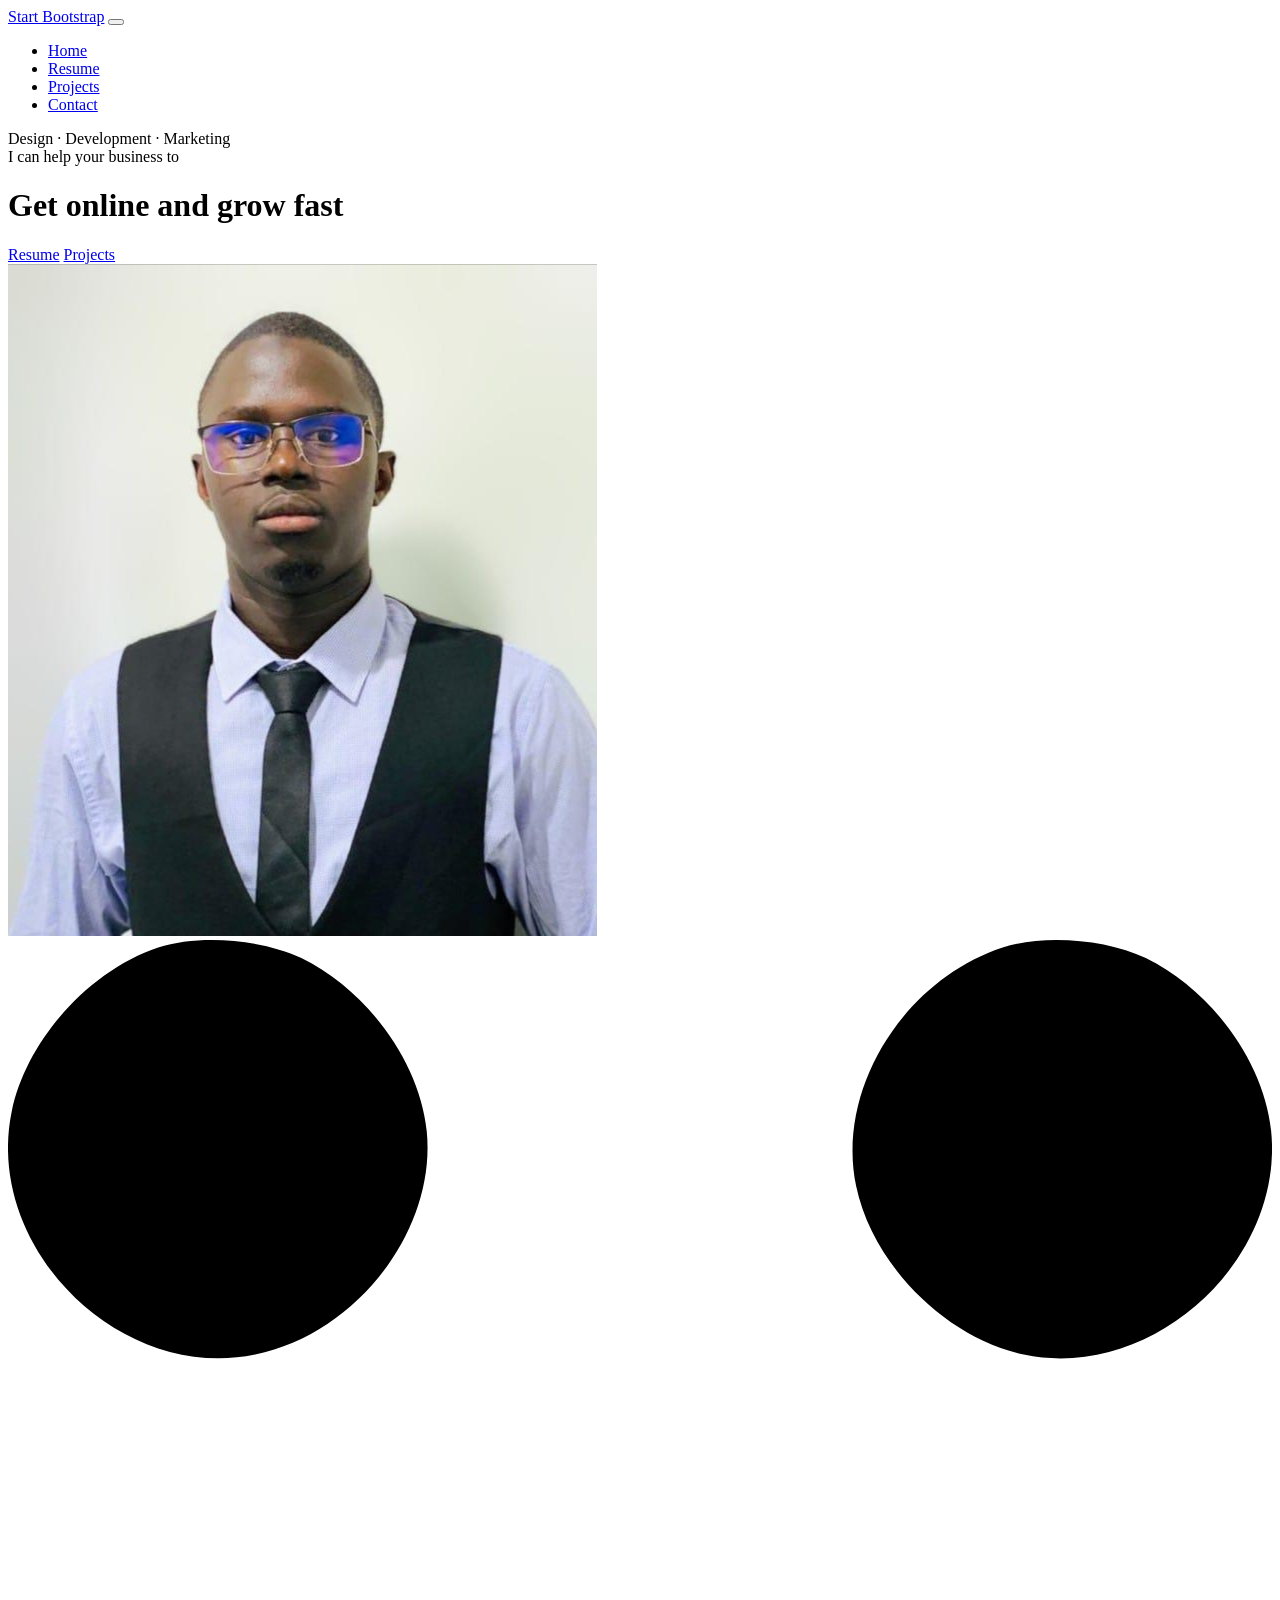
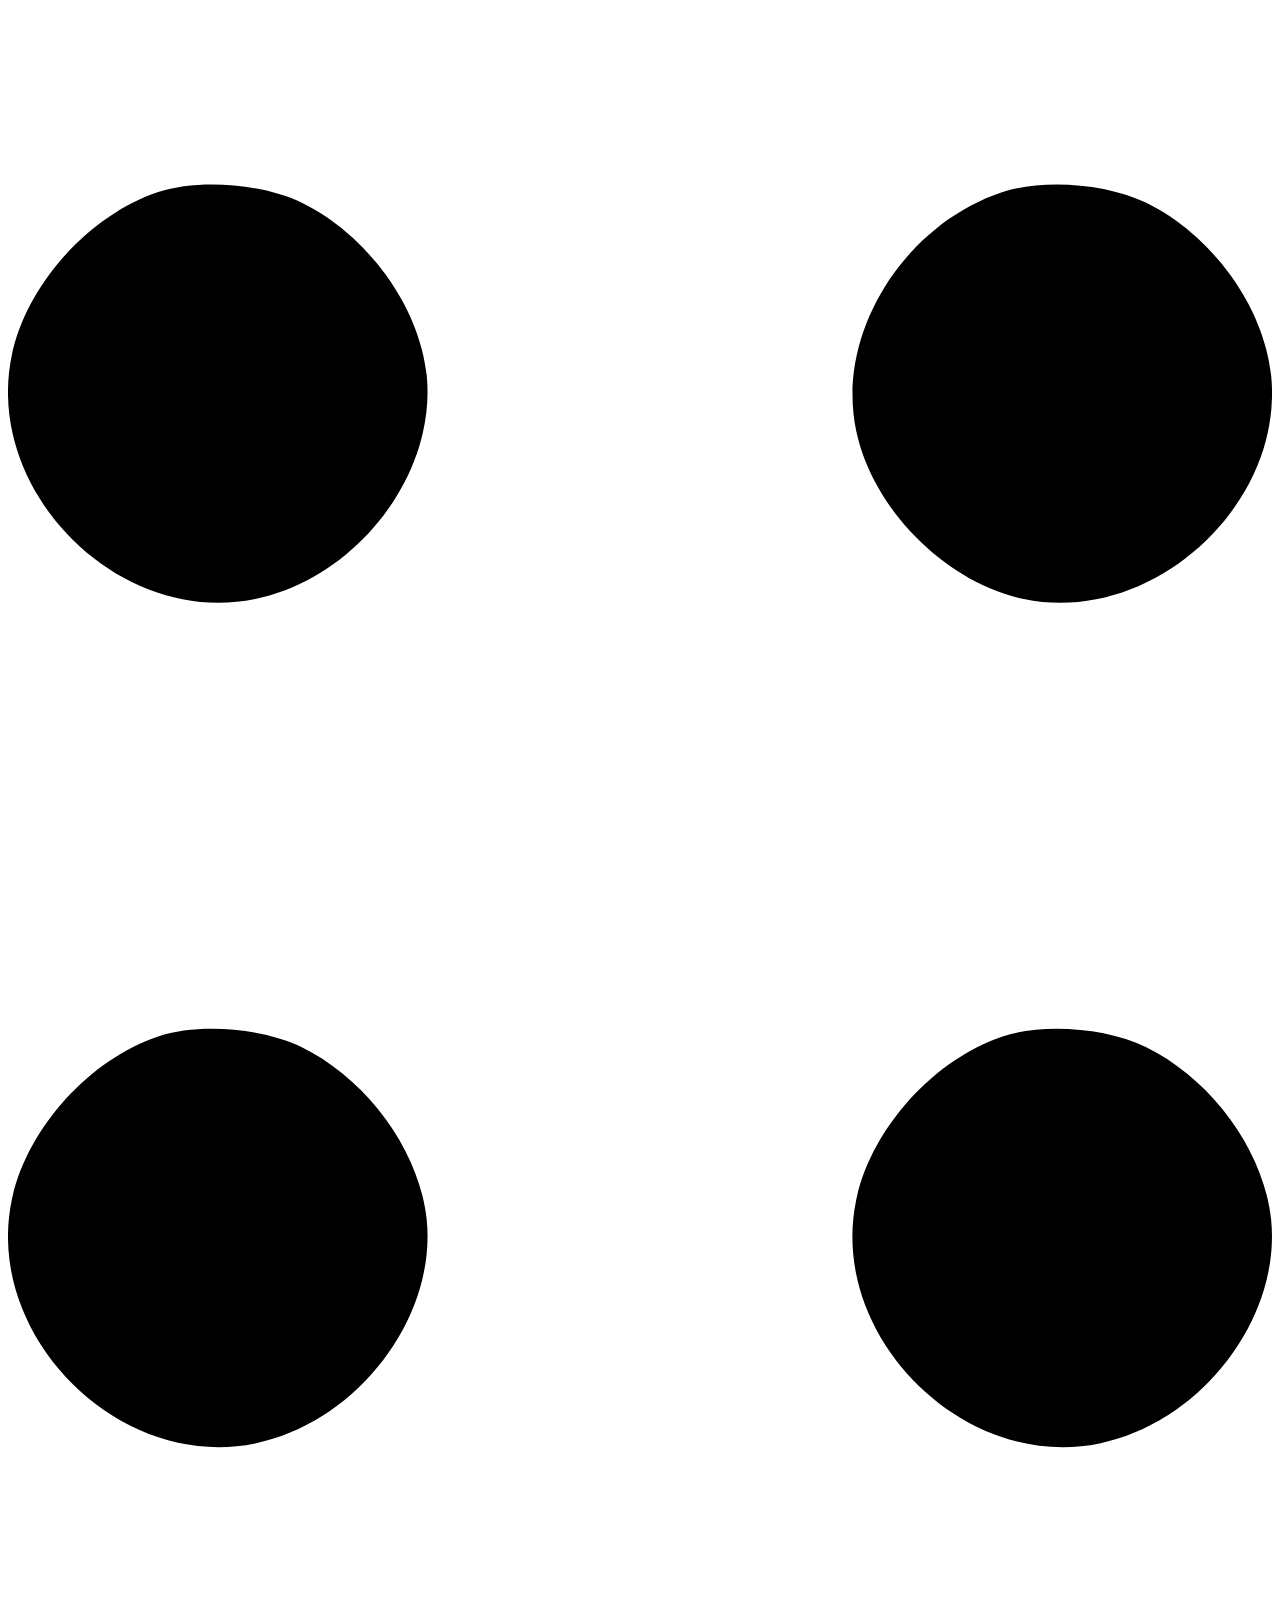
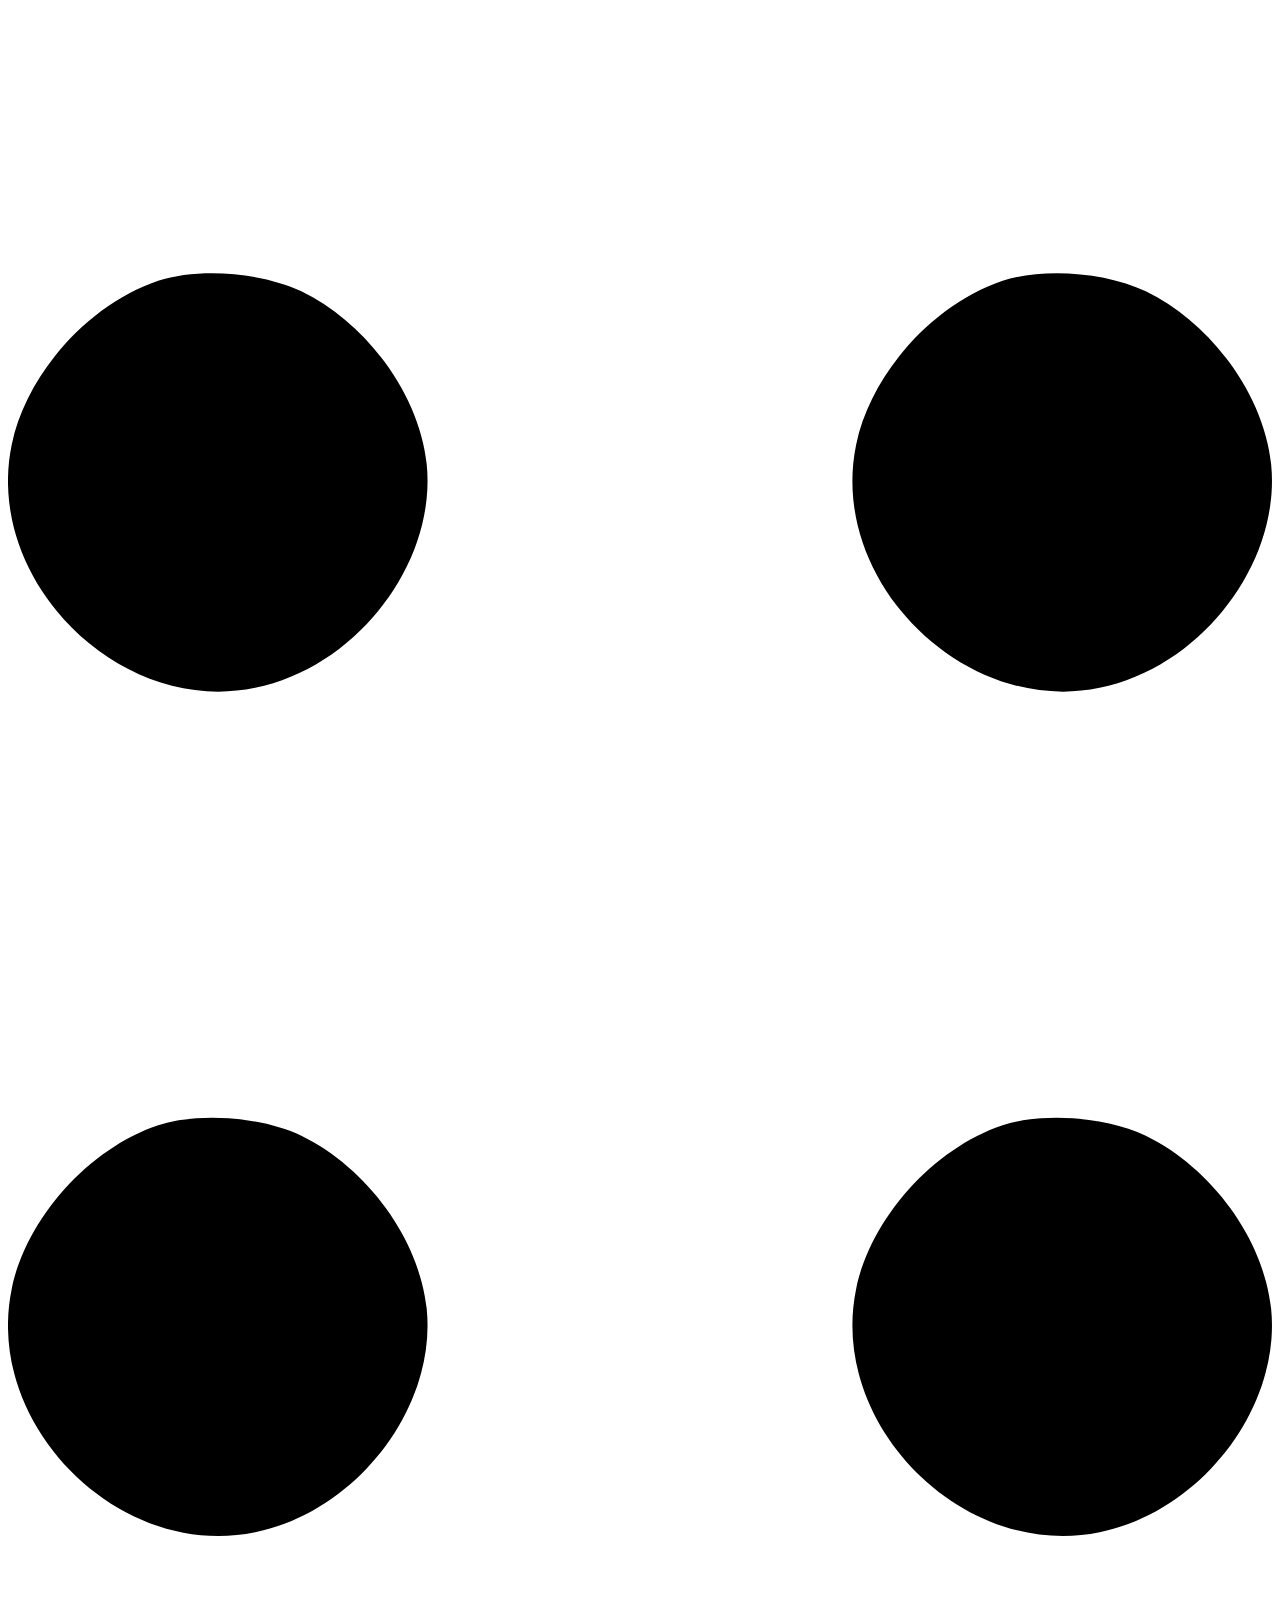
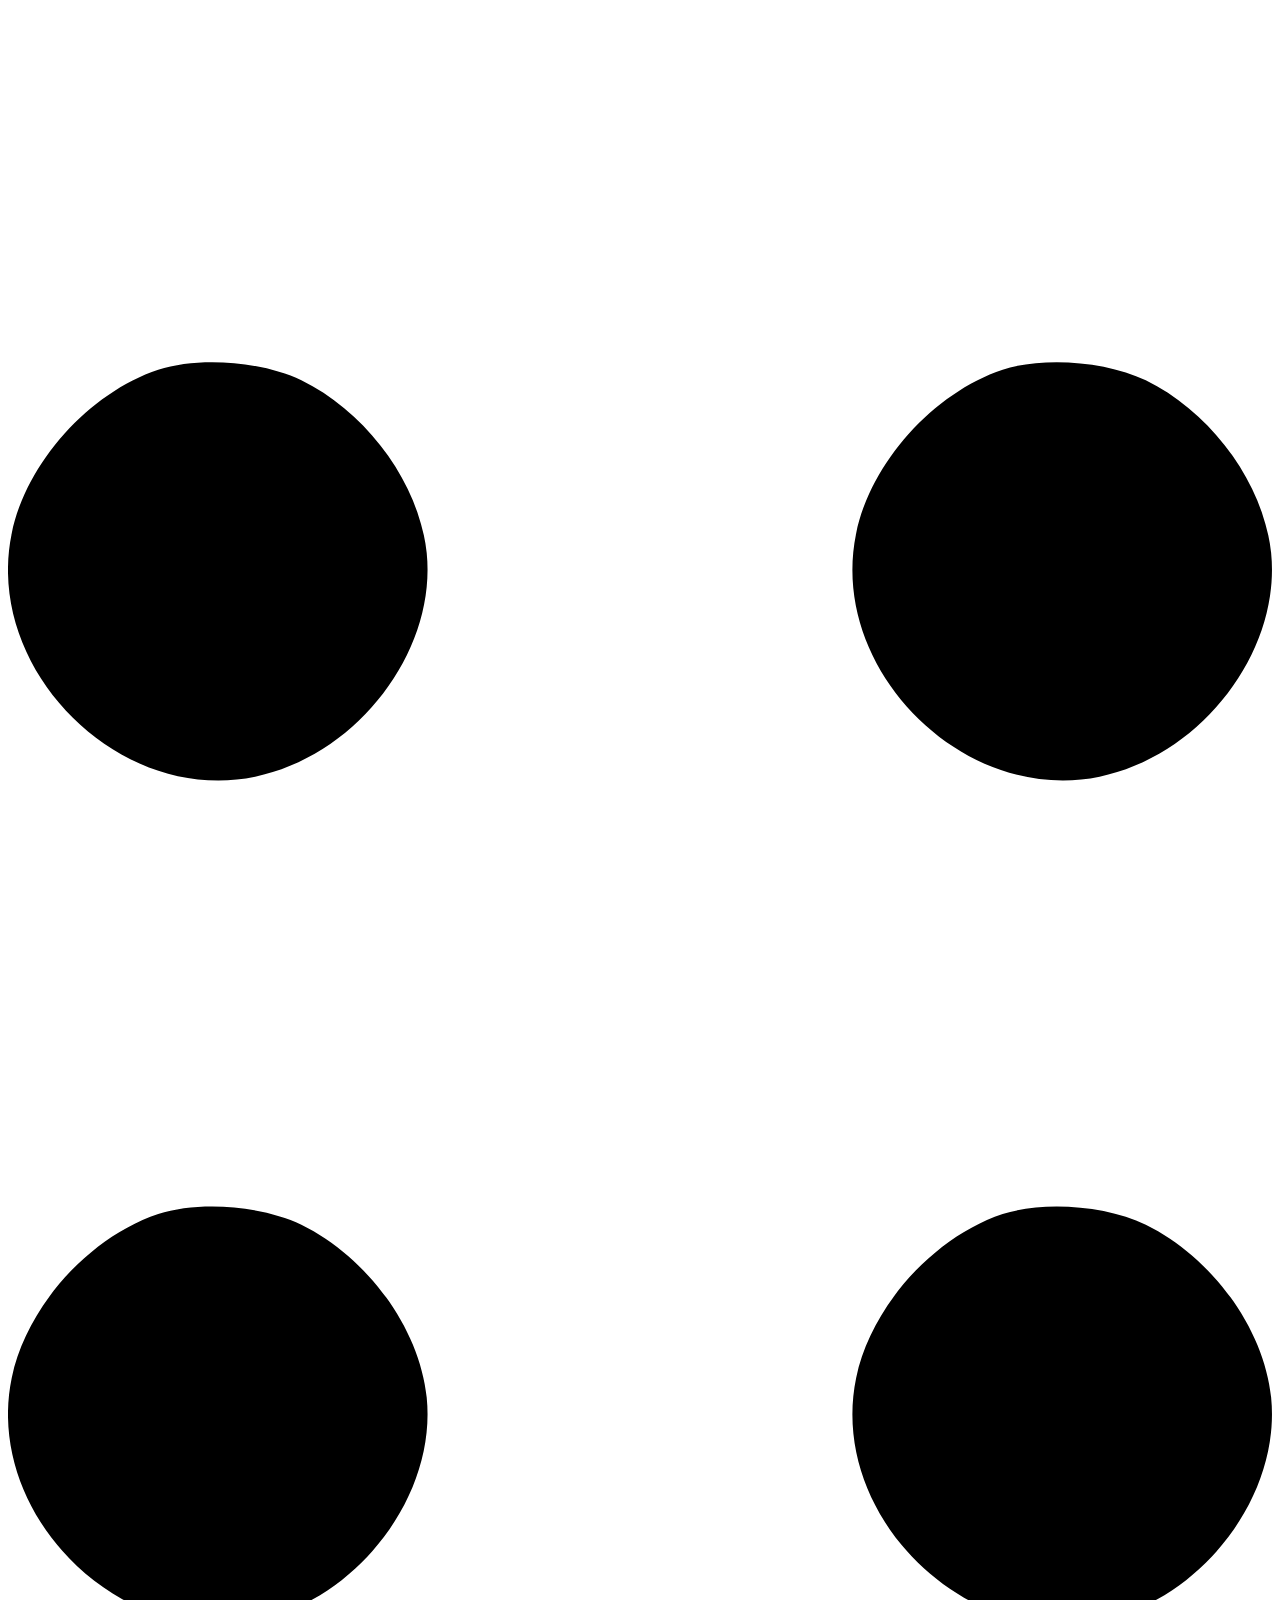
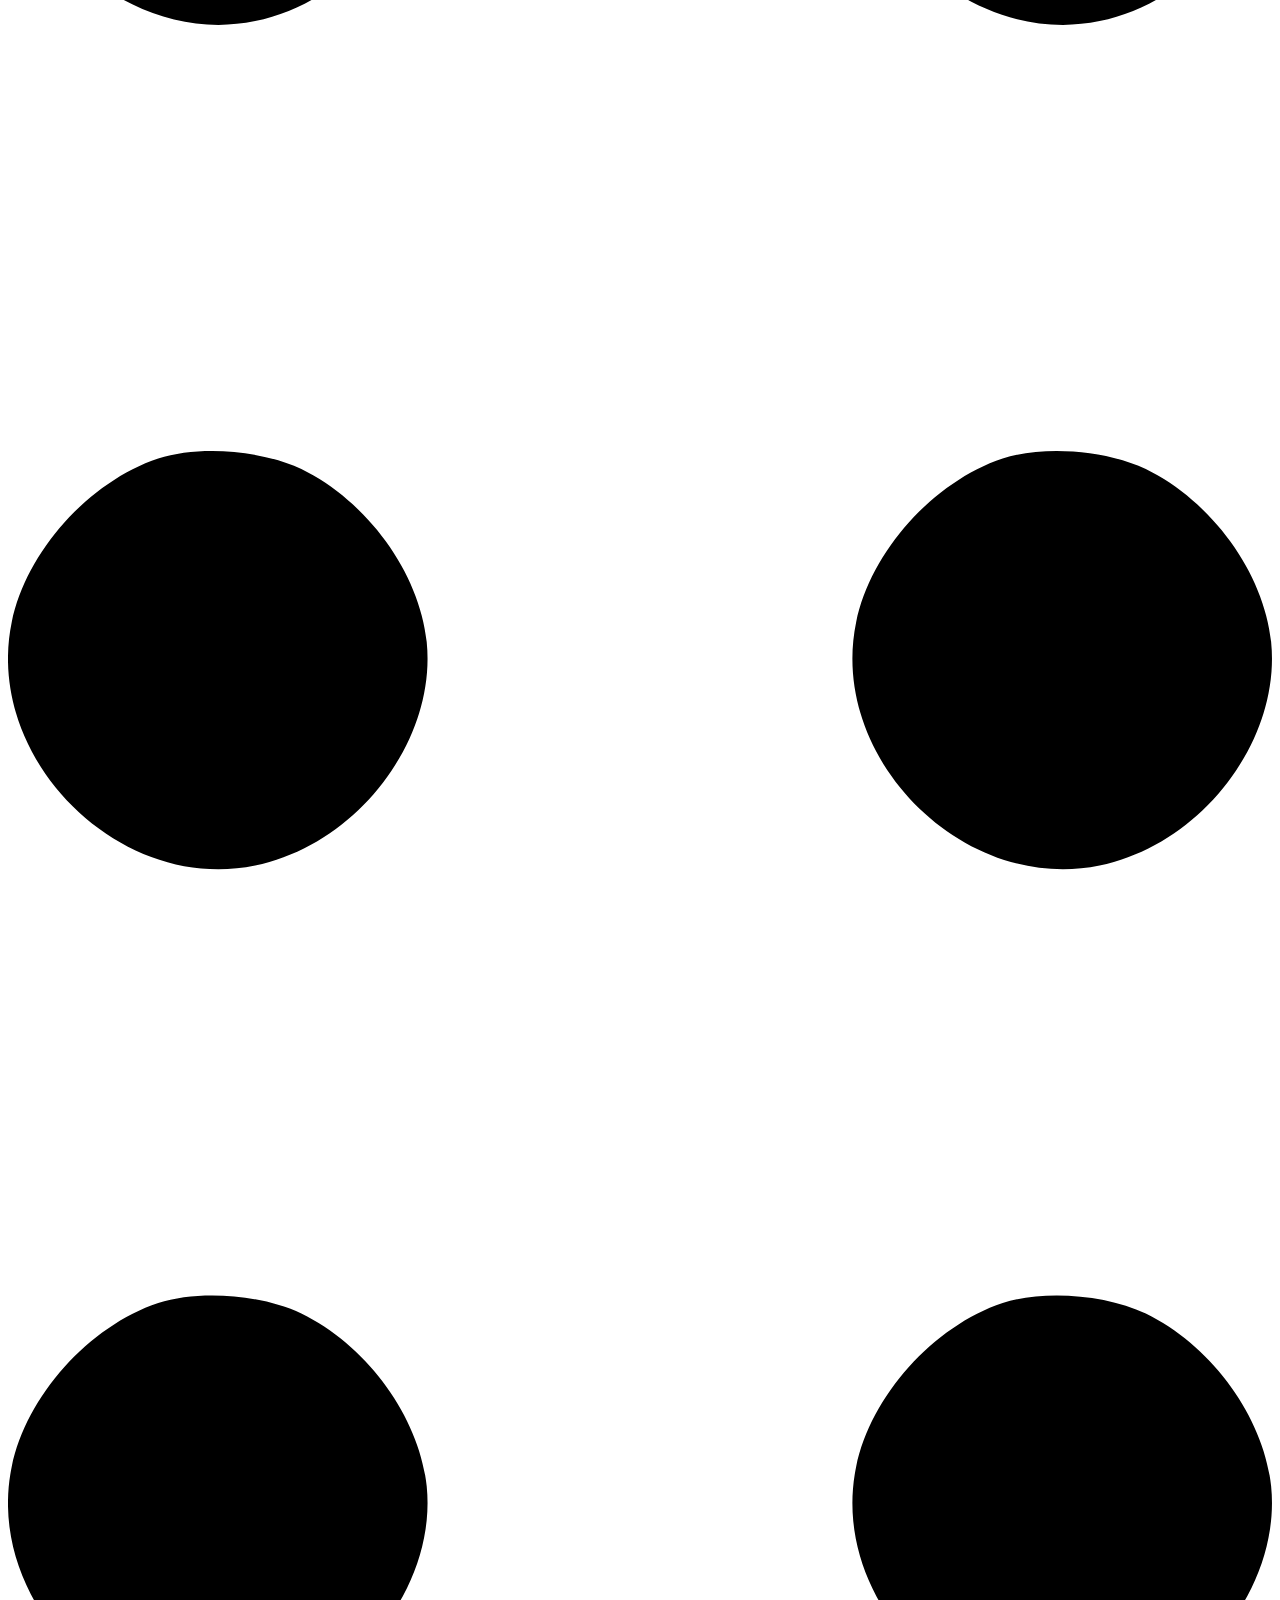
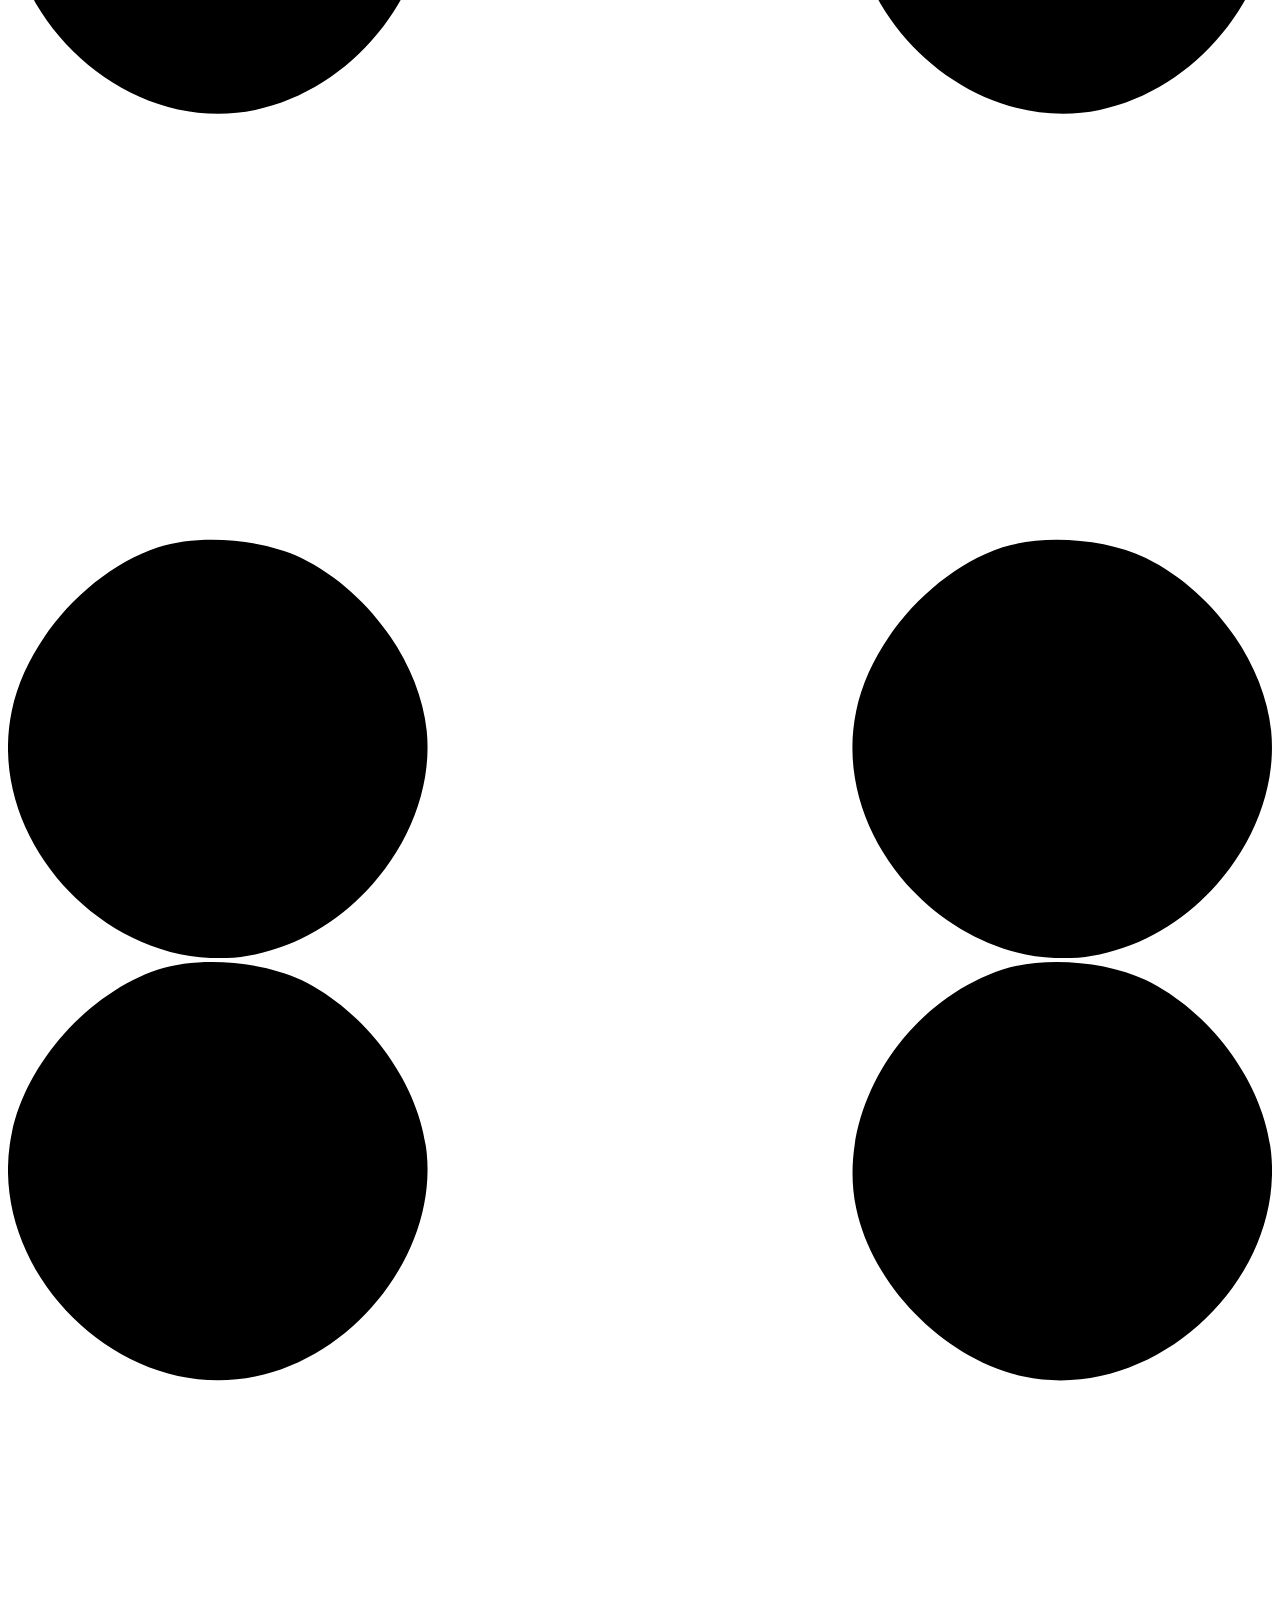
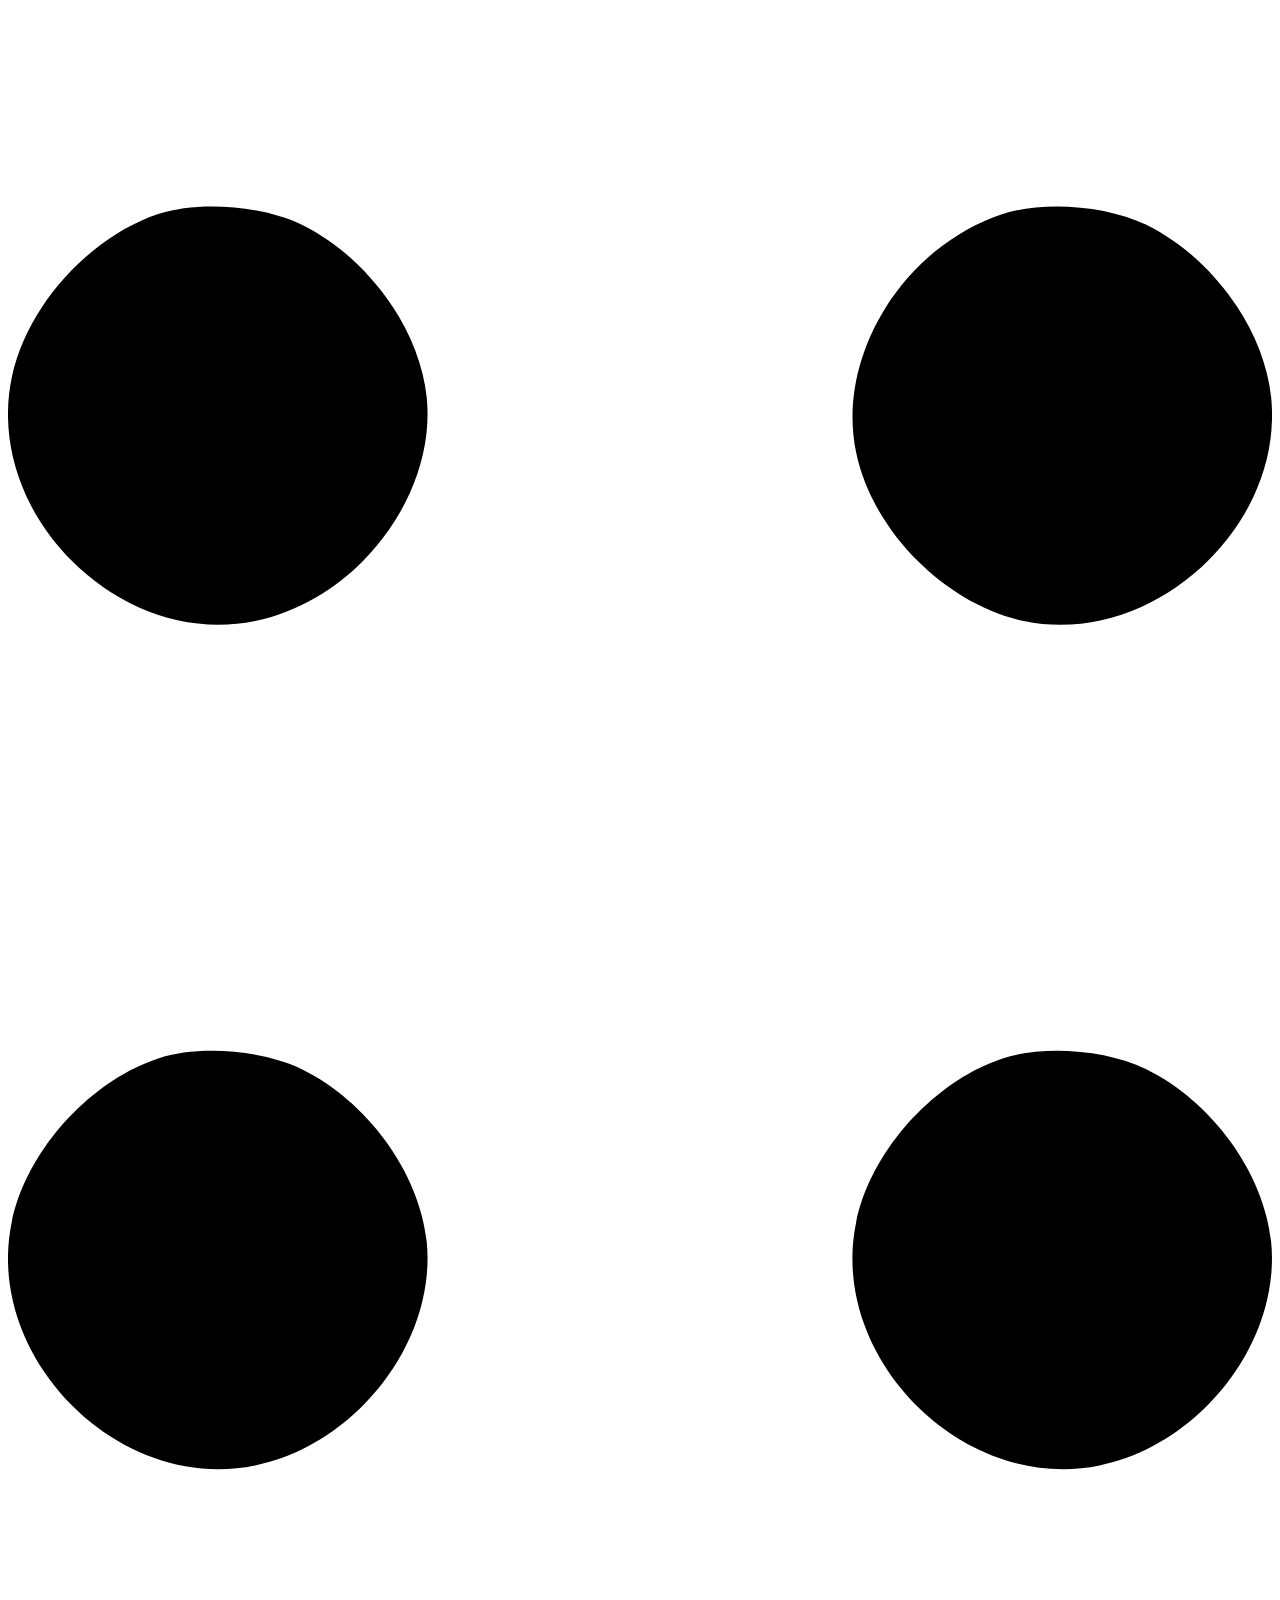
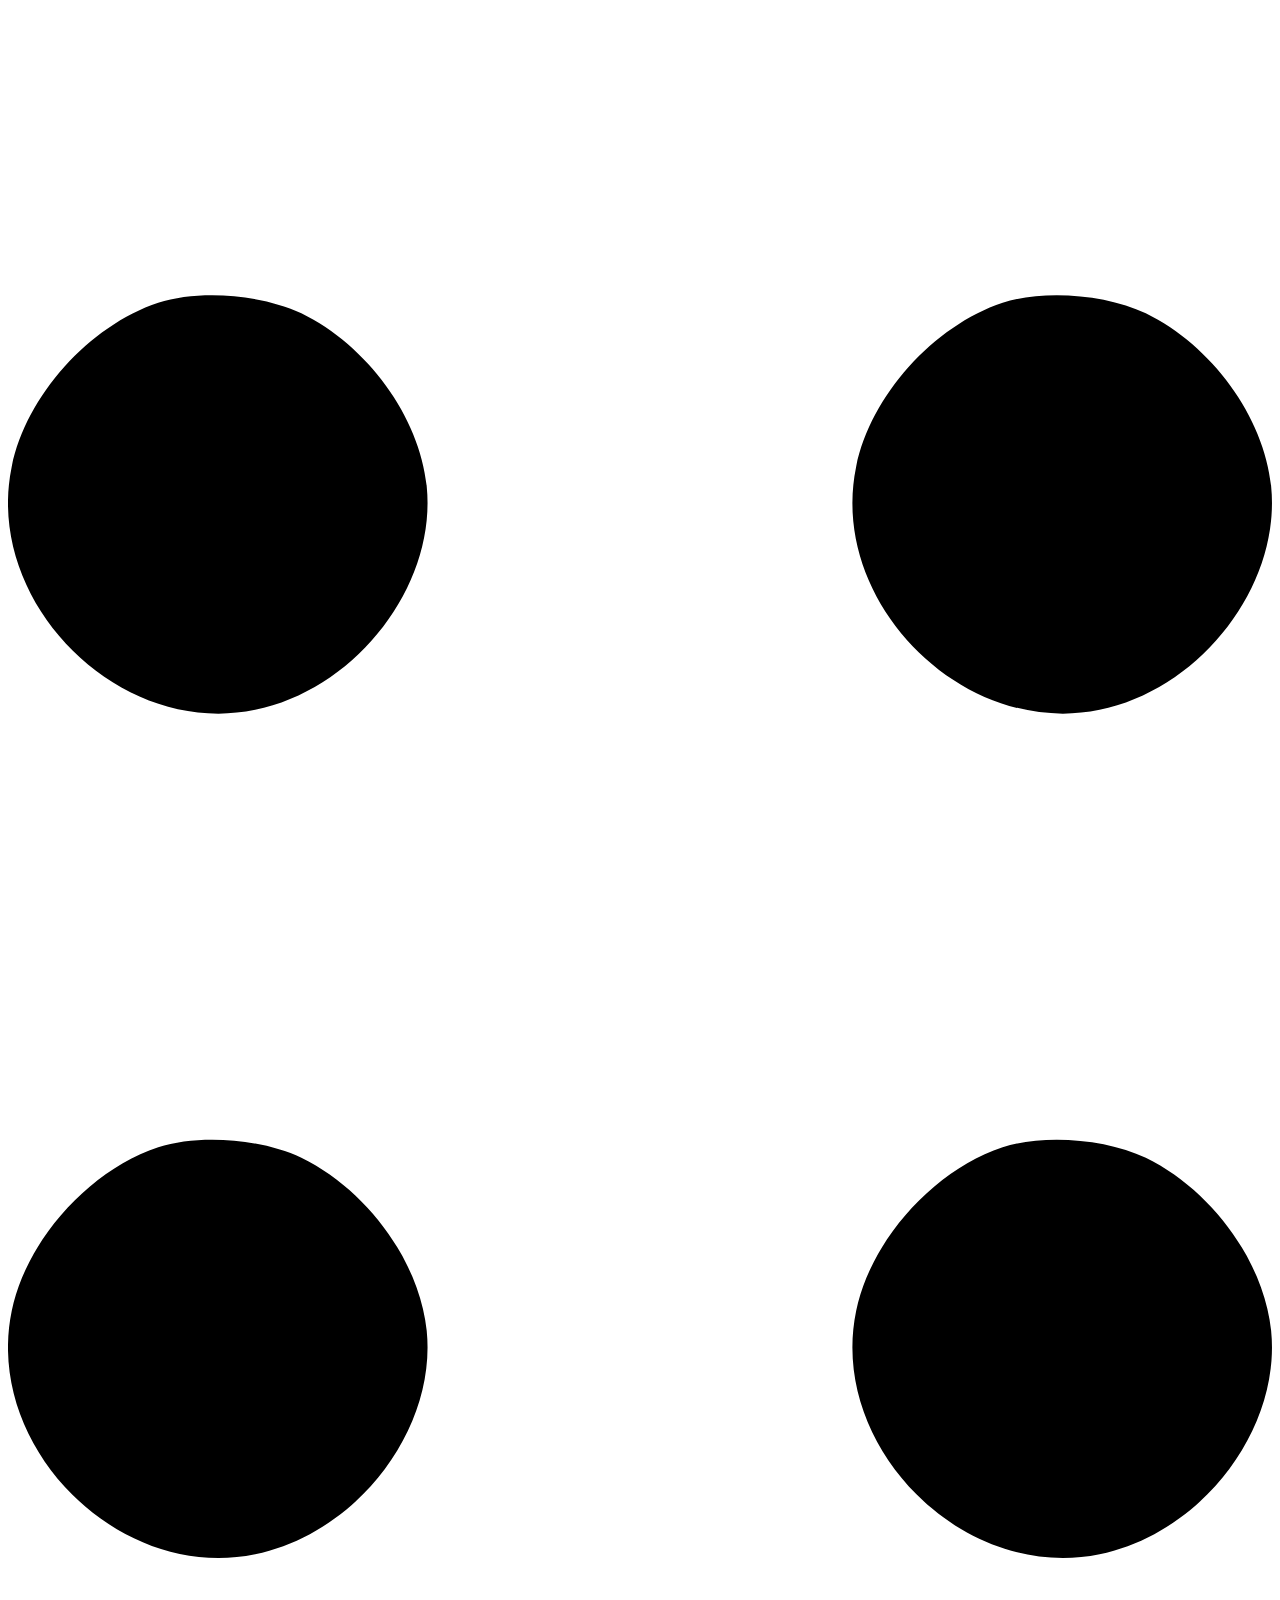
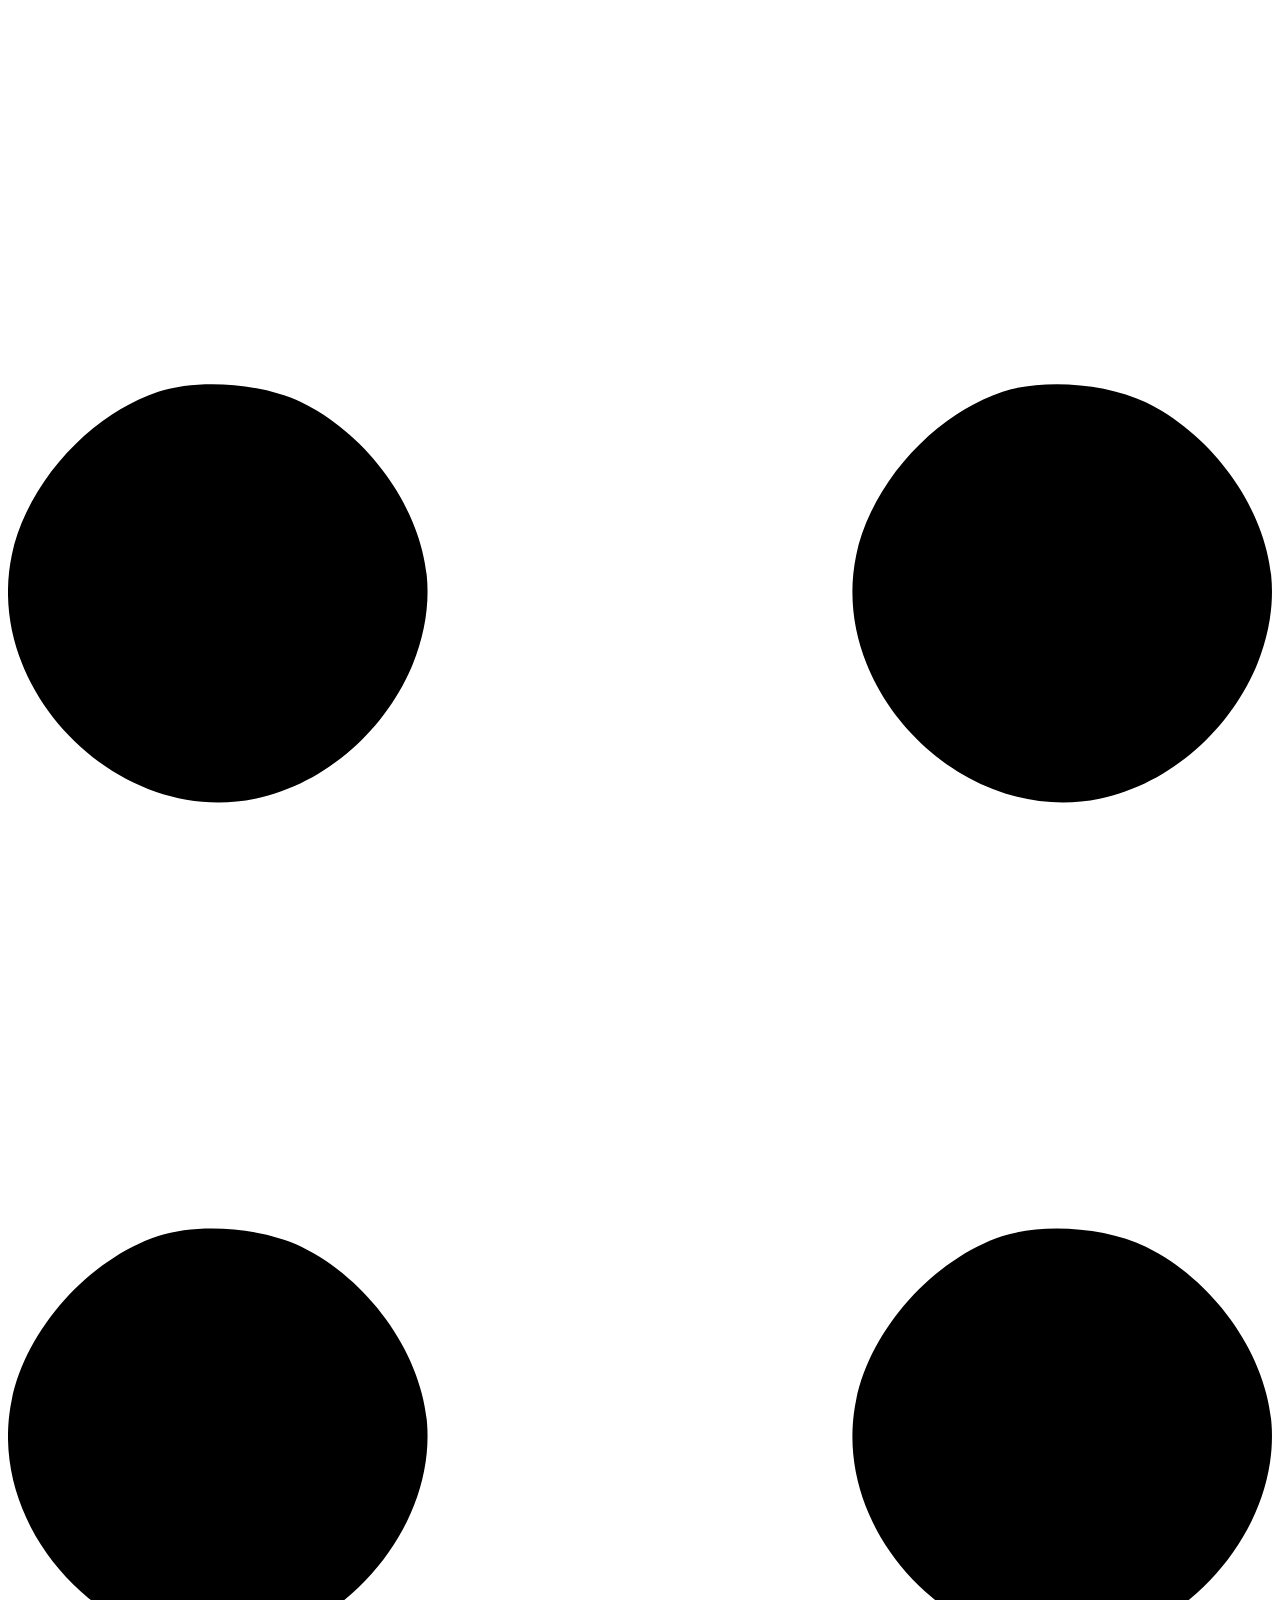
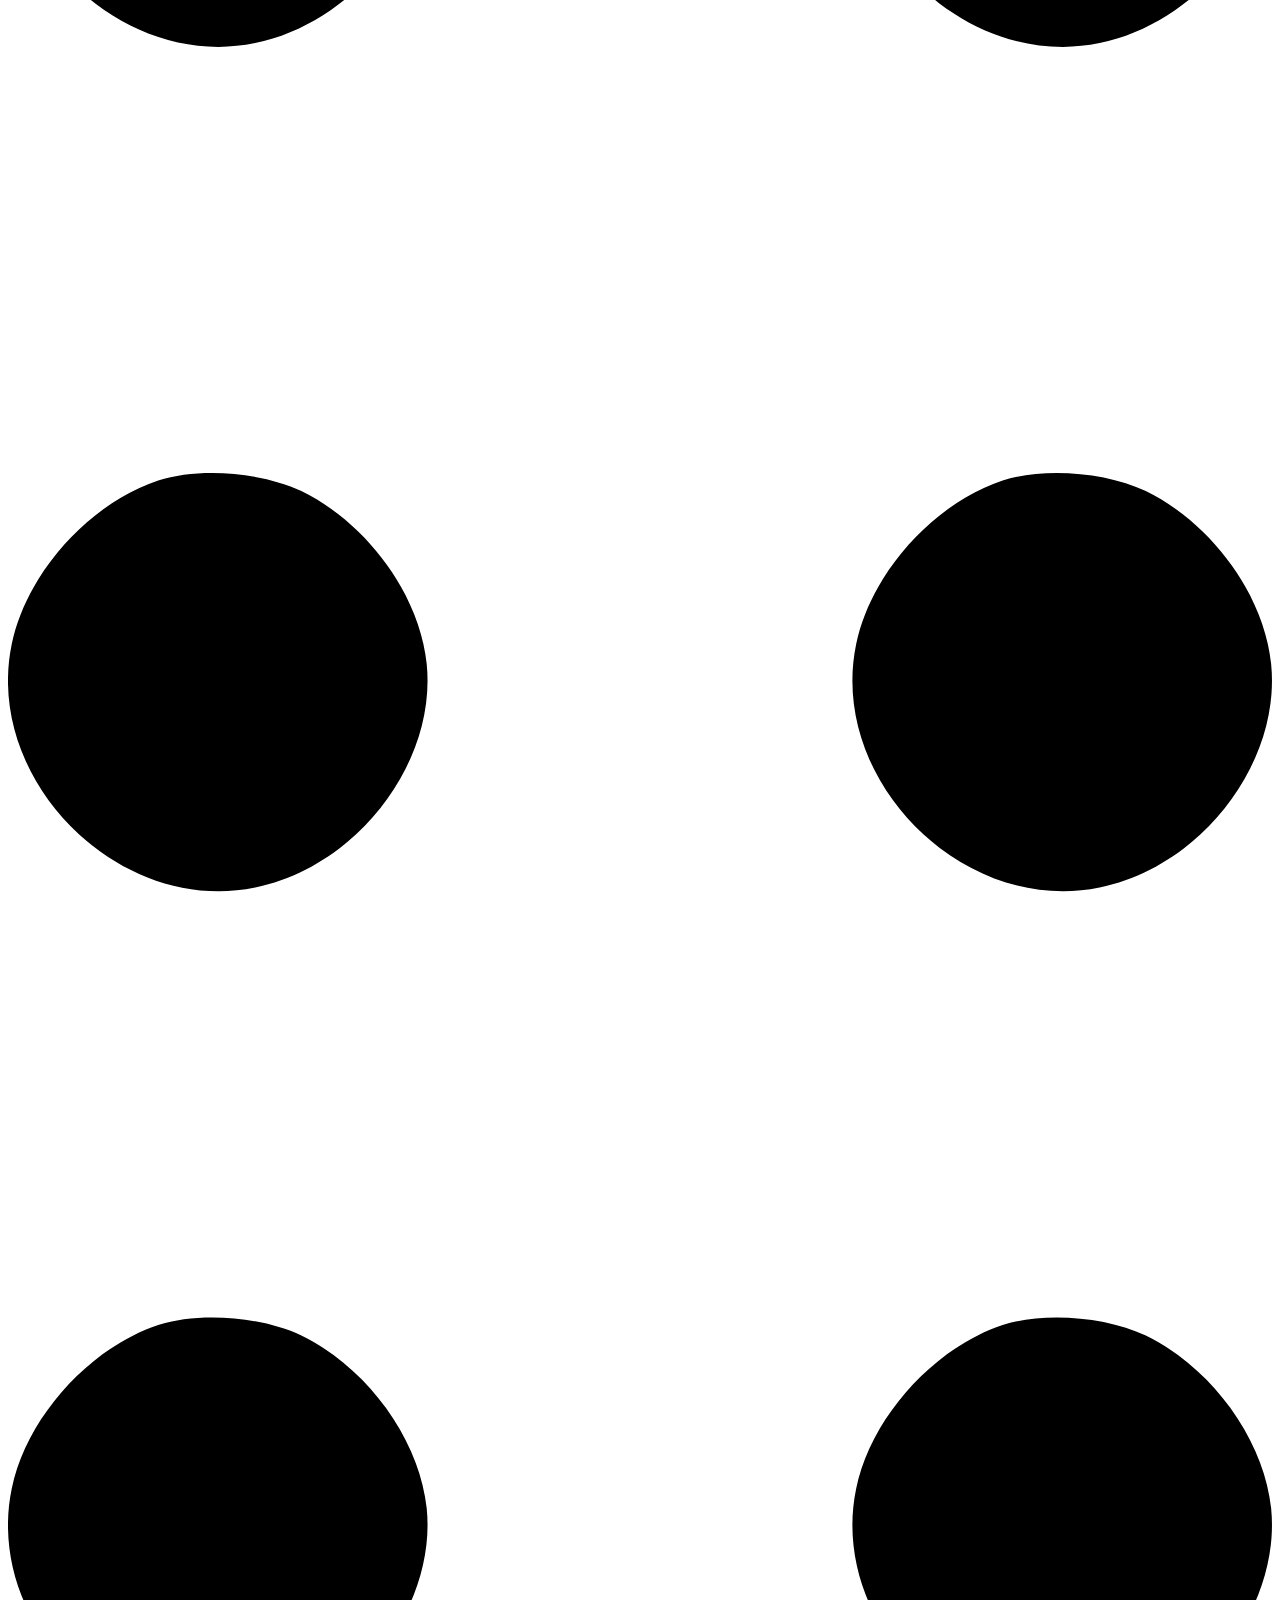
==== index.html @ a83d8c63 "depot exemple site pour porfolio" ====
<!DOCTYPE html>
<html lang="en">
    <head>
        <meta charset="utf-8" />
        <meta name="viewport" content="width=device-width, initial-scale=1, shrink-to-fit=no" />
        <meta name="description" content="" />
        <meta name="author" content="" />
        <title>Personal - Start Bootstrap Theme</title>
        <!-- Favicon-->
        <link rel="icon" type="image/x-icon" href="assets/favicon.ico" />
        <!-- Custom Google font-->
        <link rel="preconnect" href="https://fonts.googleapis.com" />
        <link rel="preconnect" href="https://fonts.gstatic.com" crossorigin />
        <link href="https://fonts.googleapis.com/css2?family=Plus+Jakarta+Sans:wght@100;200;300;400;500;600;700;800;900&amp;display=swap" rel="stylesheet" />
        <!-- Bootstrap icons-->
        <link href="https://cdn.jsdelivr.net/npm/bootstrap-icons@1.8.1/font/bootstrap-icons.css" rel="stylesheet" />
        <!-- Core theme CSS (includes Bootstrap)-->
        <link href="css/styles.css" rel="stylesheet" />
    </head>
    <body class="d-flex flex-column h-100">
        <main class="flex-shrink-0">
            <!-- Navigation-->
            <nav class="navbar navbar-expand-lg navbar-light bg-white py-3">
                <div class="container px-5">
                    <a class="navbar-brand" href="index.html"><span class="fw-bolder text-primary">Start Bootstrap</span></a>
                    <button class="navbar-toggler" type="button" data-bs-toggle="collapse" data-bs-target="#navbarSupportedContent" aria-controls="navbarSupportedContent" aria-expanded="false" aria-label="Toggle navigation"><span class="navbar-toggler-icon"></span></button>
                    <div class="collapse navbar-collapse" id="navbarSupportedContent">
                        <ul class="navbar-nav ms-auto mb-2 mb-lg-0 small fw-bolder">
                            <li class="nav-item"><a class="nav-link" href="index.html">Home</a></li>
                            <li class="nav-item"><a class="nav-link" href="resume.html">Resume</a></li>
                            <li class="nav-item"><a class="nav-link" href="projects.html">Projects</a></li>
                            <li class="nav-item"><a class="nav-link" href="contact.html">Contact</a></li>
                        </ul>
                    </div>
                </div>
            </nav>
            <!-- Header-->
            <header class="py-5">
                <div class="container px-5 pb-5">
                    <div class="row gx-5 align-items-center">
                        <div class="col-xxl-5">
                            <!-- Header text content-->
                            <div class="text-center text-xxl-start">
                                <div class="badge bg-gradient-primary-to-secondary text-white mb-4"><div class="text-uppercase">Design &middot; Development &middot; Marketing</div></div>
                                <div class="fs-3 fw-light text-muted">I can help your business to</div>
                                <h1 class="display-3 fw-bolder mb-5"><span class="text-gradient d-inline">Get online and grow fast</span></h1>
                                <div class="d-grid gap-3 d-sm-flex justify-content-sm-center justify-content-xxl-start mb-3">
                                    <a class="btn btn-primary btn-lg px-5 py-3 me-sm-3 fs-6 fw-bolder" href="resume.html">Resume</a>
                                    <a class="btn btn-outline-dark btn-lg px-5 py-3 fs-6 fw-bolder" href="projects.html">Projects</a>
                                </div>
                            </div>
                        </div>
                        <div class="col-xxl-7">
                            <!-- Header profile picture-->
                            <div class="d-flex justify-content-center mt-5 mt-xxl-0">
                                <div class="profile bg-gradient-primary-to-secondary">
                                    <!-- TIP: For best results, use a photo with a transparent background like the demo example below-->
                                    <!-- Watch a tutorial on how to do this on YouTube (link)-->
                                    <img class="profile-img" src="assets/Bass.png" alt="..." />
                                    <div class="dots-1">
                                        <!-- SVG Dots-->
                                        <svg version="1.1" xmlns="http://www.w3.org/2000/svg" xmlns:xlink="http://www.w3.org/1999/xlink" x="0px" y="0px" viewBox="0 0 191.6 1215.4" style="enable-background: new 0 0 191.6 1215.4" xml:space="preserve">
                                            <g transform="translate(0.000000,1280.000000) scale(0.100000,-0.100000)">
                                                <path d="M227.7,12788.6c-105-35-200-141-222-248c-43-206,163-412,369-369c155,32,275,190,260,339c-11,105-90,213-190,262        C383.7,12801.6,289.7,12808.6,227.7,12788.6z"></path>
                                                <path d="M1507.7,12788.6c-151-50-253-216-222-362c25-119,136-230,254-255c194-41,395,142,375,339c-11,105-90,213-190,262        C1663.7,12801.6,1569.7,12808.6,1507.7,12788.6z"></path>
                                                <path d="M227.7,11508.6c-105-35-200-141-222-248c-43-206,163-412,369-369c155,32,275,190,260,339c-11,105-90,213-190,262        C383.7,11521.6,289.7,11528.6,227.7,11508.6z"></path>
                                                <path d="M1507.7,11508.6c-151-50-253-216-222-362c25-119,136-230,254-255c194-41,395,142,375,339c-11,105-90,213-190,262        C1663.7,11521.6,1569.7,11528.6,1507.7,11508.6z"></path>
                                                <path d="M227.7,10228.6c-105-35-200-141-222-248c-43-206,163-412,369-369c155,32,275,190,260,339c-11,105-90,213-190,262        C383.7,10241.6,289.7,10248.6,227.7,10228.6z"></path>
                                                <path d="M1507.7,10228.6c-105-35-200-141-222-248c-43-206,163-412,369-369c155,32,275,190,260,339c-11,105-90,213-190,262        C1663.7,10241.6,1569.7,10248.6,1507.7,10228.6z"></path>
                                                <path d="M227.7,8948.6c-105-35-200-141-222-248c-43-206,163-412,369-369c155,32,275,190,260,339c-11,105-90,213-190,262        C383.7,8961.6,289.7,8968.6,227.7,8948.6z"></path>
                                                <path d="M1507.7,8948.6c-105-35-200-141-222-248c-43-206,163-412,369-369c155,32,275,190,260,339c-11,105-90,213-190,262        C1663.7,8961.6,1569.7,8968.6,1507.7,8948.6z"></path>
                                                <path d="M227.7,7668.6c-105-35-200-141-222-248c-43-206,163-412,369-369c155,32,275,190,260,339c-11,105-90,213-190,262        C383.7,7681.6,289.7,7688.6,227.7,7668.6z"></path>
                                                <path d="M1507.7,7668.6c-105-35-200-141-222-248c-43-206,163-412,369-369c155,32,275,190,260,339c-11,105-90,213-190,262        C1663.7,7681.6,1569.7,7688.6,1507.7,7668.6z"></path>
                                                <path d="M227.7,6388.6c-105-35-200-141-222-248c-43-206,163-412,369-369c155,32,275,190,260,339c-11,105-90,213-190,262        C383.7,6401.6,289.7,6408.6,227.7,6388.6z"></path>
                                                <path d="M1507.7,6388.6c-105-35-200-141-222-248c-43-206,163-412,369-369c155,32,275,190,260,339c-11,105-90,213-190,262        C1663.7,6401.6,1569.7,6408.6,1507.7,6388.6z"></path>
                                                <path d="M227.7,5108.6c-105-35-200-141-222-248c-43-206,163-412,369-369c155,32,275,190,260,339c-11,105-90,213-190,262        C383.7,5121.6,289.7,5128.6,227.7,5108.6z"></path>
                                                <path d="M1507.7,5108.6c-105-35-200-141-222-248c-43-206,163-412,369-369c155,32,275,190,260,339c-11,105-90,213-190,262        C1663.7,5121.6,1569.7,5128.6,1507.7,5108.6z"></path>
                                                <path d="M227.7,3828.6c-105-35-200-141-222-248c-43-206,163-412,369-369c155,32,275,190,260,339c-11,105-90,213-190,262        C383.7,3841.6,289.7,3848.6,227.7,3828.6z"></path>
                                                <path d="M1507.7,3828.6c-105-35-200-141-222-248c-43-206,163-412,369-369c155,32,275,190,260,339c-11,105-90,213-190,262        C1663.7,3841.6,1569.7,3848.6,1507.7,3828.6z"></path>
                                                <path d="M227.7,2548.6c-105-35-200-141-222-248c-43-206,163-412,369-369c155,32,275,190,260,339c-11,105-90,213-190,262        C383.7,2561.6,289.7,2568.6,227.7,2548.6z"></path>
                                                <path d="M1507.7,2548.6c-105-35-200-141-222-248c-43-206,163-412,369-369c155,32,275,190,260,339c-11,105-90,213-190,262        C1663.7,2561.6,1569.7,2568.6,1507.7,2548.6z"></path>
                                                <path d="M227.7,1268.6c-105-35-200-141-222-248c-43-206,163-412,369-369c155,32,275,190,260,339c-11,105-90,213-190,262        C383.7,1281.6,289.7,1288.6,227.7,1268.6z"></path>
                                                <path d="M1507.7,1268.6c-105-35-200-141-222-248c-43-206,163-412,369-369c155,32,275,190,260,339c-11,105-90,213-190,262        C1663.7,1281.6,1569.7,1288.6,1507.7,1268.6z"></path>
                                            </g>
                                        </svg>
                                        <!-- END of SVG dots-->
                                    </div>
                                    <div class="dots-2">
                                        <!-- SVG Dots-->
                                        <svg version="1.1" xmlns="http://www.w3.org/2000/svg" xmlns:xlink="http://www.w3.org/1999/xlink" x="0px" y="0px" viewBox="0 0 191.6 1215.4" style="enable-background: new 0 0 191.6 1215.4" xml:space="preserve">
                                            <g transform="translate(0.000000,1280.000000) scale(0.100000,-0.100000)">
                                                <path d="M227.7,12788.6c-105-35-200-141-222-248c-43-206,163-412,369-369c155,32,275,190,260,339c-11,105-90,213-190,262        C383.7,12801.6,289.7,12808.6,227.7,12788.6z"></path>
                                                <path d="M1507.7,12788.6c-151-50-253-216-222-362c25-119,136-230,254-255c194-41,395,142,375,339c-11,105-90,213-190,262        C1663.7,12801.6,1569.7,12808.6,1507.7,12788.6z"></path>
                                                <path d="M227.7,11508.6c-105-35-200-141-222-248c-43-206,163-412,369-369c155,32,275,190,260,339c-11,105-90,213-190,262        C383.7,11521.6,289.7,11528.6,227.7,11508.6z"></path>
                                                <path d="M1507.7,11508.6c-151-50-253-216-222-362c25-119,136-230,254-255c194-41,395,142,375,339c-11,105-90,213-190,262        C1663.7,11521.6,1569.7,11528.6,1507.7,11508.6z"></path>
                                                <path d="M227.7,10228.6c-105-35-200-141-222-248c-43-206,163-412,369-369c155,32,275,190,260,339c-11,105-90,213-190,262        C383.7,10241.6,289.7,10248.6,227.7,10228.6z"></path>
                                                <path d="M1507.7,10228.6c-105-35-200-141-222-248c-43-206,163-412,369-369c155,32,275,190,260,339c-11,105-90,213-190,262        C1663.7,10241.6,1569.7,10248.6,1507.7,10228.6z"></path>
                                                <path d="M227.7,8948.6c-105-35-200-141-222-248c-43-206,163-412,369-369c155,32,275,190,260,339c-11,105-90,213-190,262        C383.7,8961.6,289.7,8968.6,227.7,8948.6z"></path>
                                                <path d="M1507.7,8948.6c-105-35-200-141-222-248c-43-206,163-412,369-369c155,32,275,190,260,339c-11,105-90,213-190,262        C1663.7,8961.6,1569.7,8968.6,1507.7,8948.6z"></path>
                                                <path d="M227.7,7668.6c-105-35-200-141-222-248c-43-206,163-412,369-369c155,32,275,190,260,339c-11,105-90,213-190,262        C383.7,7681.6,289.7,7688.6,227.7,7668.6z"></path>
                                                <path d="M1507.7,7668.6c-105-35-200-141-222-248c-43-206,163-412,369-369c155,32,275,190,260,339c-11,105-90,213-190,262        C1663.7,7681.6,1569.7,7688.6,1507.7,7668.6z"></path>
                                                <path d="M227.7,6388.6c-105-35-200-141-222-248c-43-206,163-412,369-369c155,32,275,190,260,339c-11,105-90,213-190,262        C383.7,6401.6,289.7,6408.6,227.7,6388.6z"></path>
                                                <path d="M1507.7,6388.6c-105-35-200-141-222-248c-43-206,163-412,369-369c155,32,275,190,260,339c-11,105-90,213-190,262        C1663.7,6401.6,1569.7,6408.6,1507.7,6388.6z"></path>
                                                <path d="M227.7,5108.6c-105-35-200-141-222-248c-43-206,163-412,369-369c155,32,275,190,260,339c-11,105-90,213-190,262        C383.7,5121.6,289.7,5128.6,227.7,5108.6z"></path>
                                                <path d="M1507.7,5108.6c-105-35-200-141-222-248c-43-206,163-412,369-369c155,32,275,190,260,339c-11,105-90,213-190,262        C1663.7,5121.6,1569.7,5128.6,1507.7,5108.6z"></path>
                                                <path d="M227.7,3828.6c-105-35-200-141-222-248c-43-206,163-412,369-369c155,32,275,190,260,339c-11,105-90,213-190,262        C383.7,3841.6,289.7,3848.6,227.7,3828.6z"></path>
                                                <path d="M1507.7,3828.6c-105-35-200-141-222-248c-43-206,163-412,369-369c155,32,275,190,260,339c-11,105-90,213-190,262        C1663.7,3841.6,1569.7,3848.6,1507.7,3828.6z"></path>
                                                <path d="M227.7,2548.6c-105-35-200-141-222-248c-43-206,163-412,369-369c155,32,275,190,260,339c-11,105-90,213-190,262        C383.7,2561.6,289.7,2568.6,227.7,2548.6z"></path>
                                                <path d="M1507.7,2548.6c-105-35-200-141-222-248c-43-206,163-412,369-369c155,32,275,190,260,339c-11,105-90,213-190,262        C1663.7,2561.6,1569.7,2568.6,1507.7,2548.6z"></path>
                                                <path d="M227.7,1268.6c-105-35-200-141-222-248c-43-206,163-412,369-369c155,32,275,190,260,339c-11,105-90,213-190,262        C383.7,1281.6,289.7,1288.6,227.7,1268.6z"></path>
                                                <path d="M1507.7,1268.6c-105-35-200-141-222-248c-43-206,163-412,369-369c155,32,275,190,260,339c-11,105-90,213-190,262        C1663.7,1281.6,1569.7,1288.6,1507.7,1268.6z"></path>
                                            </g>
                                        </svg>
                                        <!-- END of SVG dots-->
                                    </div>
                                    <div class="dots-3">
                                        <!-- SVG Dots-->
                                        <svg version="1.1" xmlns="http://www.w3.org/2000/svg" xmlns:xlink="http://www.w3.org/1999/xlink" x="0px" y="0px" viewBox="0 0 191.6 1215.4" style="enable-background: new 0 0 191.6 1215.4" xml:space="preserve">
                                            <g transform="translate(0.000000,1280.000000) scale(0.100000,-0.100000)">
                                                <path d="M227.7,12788.6c-105-35-200-141-222-248c-43-206,163-412,369-369c155,32,275,190,260,339c-11,105-90,213-190,262        C383.7,12801.6,289.7,12808.6,227.7,12788.6z"></path>
                                                <path d="M1507.7,12788.6c-151-50-253-216-222-362c25-119,136-230,254-255c194-41,395,142,375,339c-11,105-90,213-190,262        C1663.7,12801.6,1569.7,12808.6,1507.7,12788.6z"></path>
                                                <path d="M227.7,11508.6c-105-35-200-141-222-248c-43-206,163-412,369-369c155,32,275,190,260,339c-11,105-90,213-190,262        C383.7,11521.6,289.7,11528.6,227.7,11508.6z"></path>
                                                <path d="M1507.7,11508.6c-151-50-253-216-222-362c25-119,136-230,254-255c194-41,395,142,375,339c-11,105-90,213-190,262        C1663.7,11521.6,1569.7,11528.6,1507.7,11508.6z"></path>
                                                <path d="M227.7,10228.6c-105-35-200-141-222-248c-43-206,163-412,369-369c155,32,275,190,260,339c-11,105-90,213-190,262        C383.7,10241.6,289.7,10248.6,227.7,10228.6z"></path>
                                                <path d="M1507.7,10228.6c-105-35-200-141-222-248c-43-206,163-412,369-369c155,32,275,190,260,339c-11,105-90,213-190,262        C1663.7,10241.6,1569.7,10248.6,1507.7,10228.6z"></path>
                                                <path d="M227.7,8948.6c-105-35-200-141-222-248c-43-206,163-412,369-369c155,32,275,190,260,339c-11,105-90,213-190,262        C383.7,8961.6,289.7,8968.6,227.7,8948.6z"></path>
                                                <path d="M1507.7,8948.6c-105-35-200-141-222-248c-43-206,163-412,369-369c155,32,275,190,260,339c-11,105-90,213-190,262        C1663.7,8961.6,1569.7,8968.6,1507.7,8948.6z"></path>
                                                <path d="M227.7,7668.6c-105-35-200-141-222-248c-43-206,163-412,369-369c155,32,275,190,260,339c-11,105-90,213-190,262        C383.7,7681.6,289.7,7688.6,227.7,7668.6z"></path>
                                                <path d="M1507.7,7668.6c-105-35-200-141-222-248c-43-206,163-412,369-369c155,32,275,190,260,339c-11,105-90,213-190,262        C1663.7,7681.6,1569.7,7688.6,1507.7,7668.6z"></path>
                                                <path d="M227.7,6388.6c-105-35-200-141-222-248c-43-206,163-412,369-369c155,32,275,190,260,339c-11,105-90,213-190,262        C383.7,6401.6,289.7,6408.6,227.7,6388.6z"></path>
                                                <path d="M1507.7,6388.6c-105-35-200-141-222-248c-43-206,163-412,369-369c155,32,275,190,260,339c-11,105-90,213-190,262        C1663.7,6401.6,1569.7,6408.6,1507.7,6388.6z"></path>
                                                <path d="M227.7,5108.6c-105-35-200-141-222-248c-43-206,163-412,369-369c155,32,275,190,260,339c-11,105-90,213-190,262        C383.7,5121.6,289.7,5128.6,227.7,5108.6z"></path>
                                                <path d="M1507.7,5108.6c-105-35-200-141-222-248c-43-206,163-412,369-369c155,32,275,190,260,339c-11,105-90,213-190,262        C1663.7,5121.6,1569.7,5128.6,1507.7,5108.6z"></path>
                                                <path d="M227.7,3828.6c-105-35-200-141-222-248c-43-206,163-412,369-369c155,32,275,190,260,339c-11,105-90,213-190,262        C383.7,3841.6,289.7,3848.6,227.7,3828.6z"></path>
                                                <path d="M1507.7,3828.6c-105-35-200-141-222-248c-43-206,163-412,369-369c155,32,275,190,260,339c-11,105-90,213-190,262        C1663.7,3841.6,1569.7,3848.6,1507.7,3828.6z"></path>
                                                <path d="M227.7,2548.6c-105-35-200-141-222-248c-43-206,163-412,369-369c155,32,275,190,260,339c-11,105-90,213-190,262        C383.7,2561.6,289.7,2568.6,227.7,2548.6z"></path>
                                                <path d="M1507.7,2548.6c-105-35-200-141-222-248c-43-206,163-412,369-369c155,32,275,190,260,339c-11,105-90,213-190,262        C1663.7,2561.6,1569.7,2568.6,1507.7,2548.6z"></path>
                                                <path d="M227.7,1268.6c-105-35-200-141-222-248c-43-206,163-412,369-369c155,32,275,190,260,339c-11,105-90,213-190,262        C383.7,1281.6,289.7,1288.6,227.7,1268.6z"></path>
                                                <path d="M1507.7,1268.6c-105-35-200-141-222-248c-43-206,163-412,369-369c155,32,275,190,260,339c-11,105-90,213-190,262        C1663.7,1281.6,1569.7,1288.6,1507.7,1268.6z"></path>
                                            </g>
                                        </svg>
                                        <!-- END of SVG dots-->
                                    </div>
                                    <div class="dots-4">
                                        <!-- SVG Dots-->
                                        <svg version="1.1" xmlns="http://www.w3.org/2000/svg" xmlns:xlink="http://www.w3.org/1999/xlink" x="0px" y="0px" viewBox="0 0 191.6 1215.4" style="enable-background: new 0 0 191.6 1215.4" xml:space="preserve">
                                            <g transform="translate(0.000000,1280.000000) scale(0.100000,-0.100000)">
                                                <path d="M227.7,12788.6c-105-35-200-141-222-248c-43-206,163-412,369-369c155,32,275,190,260,339c-11,105-90,213-190,262        C383.7,12801.6,289.7,12808.6,227.7,12788.6z"></path>
                                                <path d="M1507.7,12788.6c-151-50-253-216-222-362c25-119,136-230,254-255c194-41,395,142,375,339c-11,105-90,213-190,262        C1663.7,12801.6,1569.7,12808.6,1507.7,12788.6z"></path>
                                                <path d="M227.7,11508.6c-105-35-200-141-222-248c-43-206,163-412,369-369c155,32,275,190,260,339c-11,105-90,213-190,262        C383.7,11521.6,289.7,11528.6,227.7,11508.6z"></path>
                                                <path d="M1507.7,11508.6c-151-50-253-216-222-362c25-119,136-230,254-255c194-41,395,142,375,339c-11,105-90,213-190,262        C1663.7,11521.6,1569.7,11528.6,1507.7,11508.6z"></path>
                                                <path d="M227.7,10228.6c-105-35-200-141-222-248c-43-206,163-412,369-369c155,32,275,190,260,339c-11,105-90,213-190,262        C383.7,10241.6,289.7,10248.6,227.7,10228.6z"></path>
                                                <path d="M1507.7,10228.6c-105-35-200-141-222-248c-43-206,163-412,369-369c155,32,275,190,260,339c-11,105-90,213-190,262        C1663.7,10241.6,1569.7,10248.6,1507.7,10228.6z"></path>
                                                <path d="M227.7,8948.6c-105-35-200-141-222-248c-43-206,163-412,369-369c155,32,275,190,260,339c-11,105-90,213-190,262        C383.7,8961.6,289.7,8968.6,227.7,8948.6z"></path>
                                                <path d="M1507.7,8948.6c-105-35-200-141-222-248c-43-206,163-412,369-369c155,32,275,190,260,339c-11,105-90,213-190,262        C1663.7,8961.6,1569.7,8968.6,1507.7,8948.6z"></path>
                                                <path d="M227.7,7668.6c-105-35-200-141-222-248c-43-206,163-412,369-369c155,32,275,190,260,339c-11,105-90,213-190,262        C383.7,7681.6,289.7,7688.6,227.7,7668.6z"></path>
                                                <path d="M1507.7,7668.6c-105-35-200-141-222-248c-43-206,163-412,369-369c155,32,275,190,260,339c-11,105-90,213-190,262        C1663.7,7681.6,1569.7,7688.6,1507.7,7668.6z"></path>
                                                <path d="M227.7,6388.6c-105-35-200-141-222-248c-43-206,163-412,369-369c155,32,275,190,260,339c-11,105-90,213-190,262        C383.7,6401.6,289.7,6408.6,227.7,6388.6z"></path>
                                                <path d="M1507.7,6388.6c-105-35-200-141-222-248c-43-206,163-412,369-369c155,32,275,190,260,339c-11,105-90,213-190,262        C1663.7,6401.6,1569.7,6408.6,1507.7,6388.6z"></path>
                                                <path d="M227.7,5108.6c-105-35-200-141-222-248c-43-206,163-412,369-369c155,32,275,190,260,339c-11,105-90,213-190,262        C383.7,5121.6,289.7,5128.6,227.7,5108.6z"></path>
                                                <path d="M1507.7,5108.6c-105-35-200-141-222-248c-43-206,163-412,369-369c155,32,275,190,260,339c-11,105-90,213-190,262        C1663.7,5121.6,1569.7,5128.6,1507.7,5108.6z"></path>
                                                <path d="M227.7,3828.6c-105-35-200-141-222-248c-43-206,163-412,369-369c155,32,275,190,260,339c-11,105-90,213-190,262        C383.7,3841.6,289.7,3848.6,227.7,3828.6z"></path>
                                                <path d="M1507.7,3828.6c-105-35-200-141-222-248c-43-206,163-412,369-369c155,32,275,190,260,339c-11,105-90,213-190,262        C1663.7,3841.6,1569.7,3848.6,1507.7,3828.6z"></path>
                                                <path d="M227.7,2548.6c-105-35-200-141-222-248c-43-206,163-412,369-369c155,32,275,190,260,339c-11,105-90,213-190,262        C383.7,2561.6,289.7,2568.6,227.7,2548.6z"></path>
                                                <path d="M1507.7,2548.6c-105-35-200-141-222-248c-43-206,163-412,369-369c155,32,275,190,260,339c-11,105-90,213-190,262        C1663.7,2561.6,1569.7,2568.6,1507.7,2548.6z"></path>
                                                <path d="M227.7,1268.6c-105-35-200-141-222-248c-43-206,163-412,369-369c155,32,275,190,260,339c-11,105-90,213-190,262        C383.7,1281.6,289.7,1288.6,227.7,1268.6z"></path>
                                                <path d="M1507.7,1268.6c-105-35-200-141-222-248c-43-206,163-412,369-369c155,32,275,190,260,339c-11,105-90,213-190,262        C1663.7,1281.6,1569.7,1288.6,1507.7,1268.6z"></path>
                                            </g>
                                        </svg>
                                        <!-- END of SVG dots-->
                                    </div>
                                </div>
                            </div>
                        </div>
                    </div>
                </div>
            </header>
            <!-- About Section-->
            <section class="bg-light py-5">
                <div class="container px-5">
                    <div class="row gx-5 justify-content-center">
                        <div class="col-xxl-8">
                            <div class="text-center my-5">
                                <h2 class="display-5 fw-bolder"><span class="text-gradient d-inline">About Me</span></h2>
                                <p class="lead fw-light mb-4">My name is Start Bootstrap and I help brands grow.</p>
                                <p class="text-muted">Lorem ipsum dolor sit amet, consectetur adipisicing elit. Fugit dolorum itaque qui unde quisquam consequatur autem. Eveniet quasi nobis aliquid cumque officiis sed rem iure ipsa! Praesentium ratione atque dolorem?</p>
                                <div class="d-flex justify-content-center fs-2 gap-4">
                                    <a class="text-gradient" href="#!"><i class="bi bi-twitter"></i></a>
                                    <a class="text-gradient" href="#!"><i class="bi bi-linkedin"></i></a>
                                    <a class="text-gradient" href="#!"><i class="bi bi-github"></i></a>
                                </div>
                            </div>
                        </div>
                    </div>
                </div>
            </section>
        </main>
        <!-- Footer-->
        <footer class="bg-white py-4 mt-auto">
            <div class="container px-5">
                <div class="row align-items-center justify-content-between flex-column flex-sm-row">
                    <div class="col-auto"><div class="small m-0">Copyright &copy; Your Website 2023</div></div>
                    <div class="col-auto">
                        <a class="small" href="#!">Privacy</a>
                        <span class="mx-1">&middot;</span>
                        <a class="small" href="#!">Terms</a>
                        <span class="mx-1">&middot;</span>
                        <a class="small" href="#!">Contact</a>
                    </div>
                </div>
            </div>
        </footer>
        <!-- Bootstrap core JS-->
        <script src="https://cdn.jsdelivr.net/npm/bootstrap@5.2.3/dist/js/bootstrap.bundle.min.js"></script>
        <!-- Core theme JS-->
        <script src="js/scripts.js"></script>
    </body>
</html>
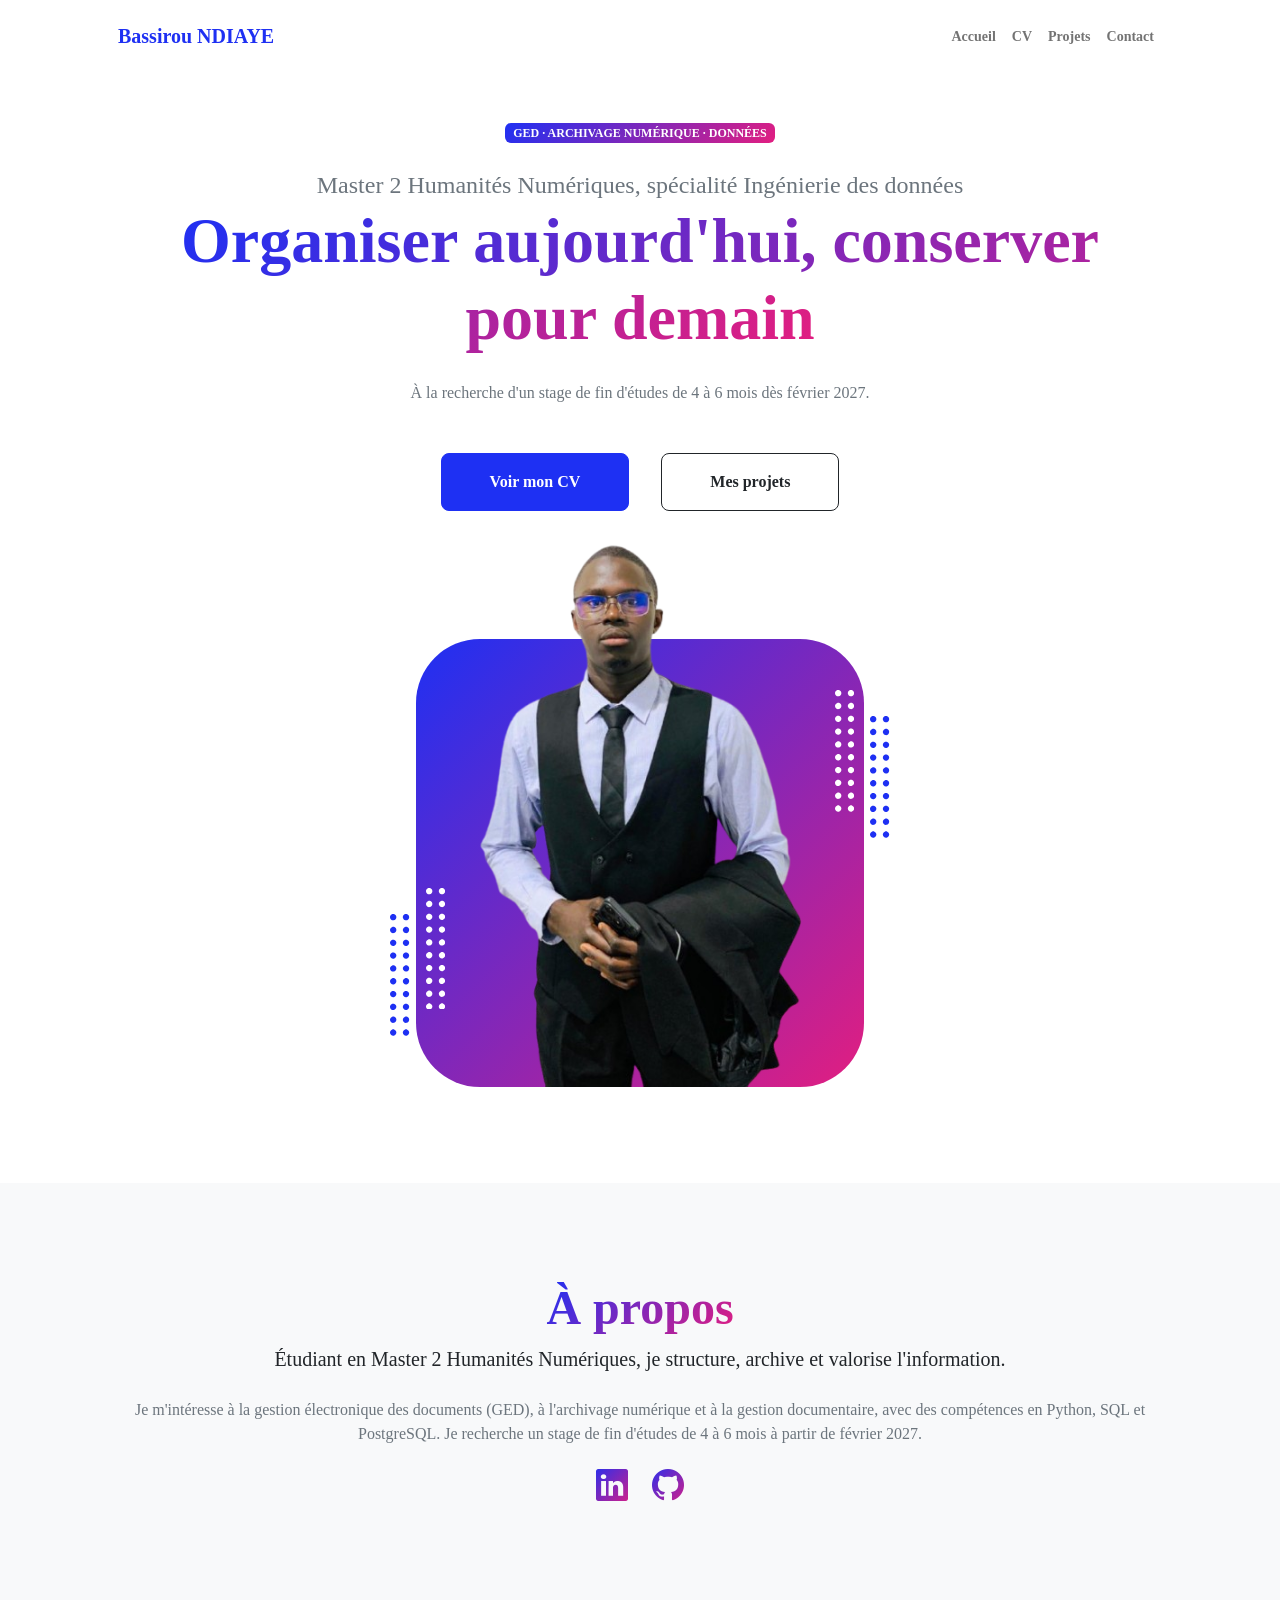
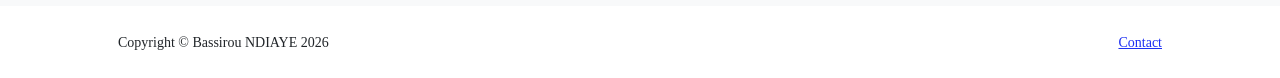
==== commit ee417873: "mon porfolio" ====
--- a/index.html
+++ b/index.html
@@ -1,11 +1,11 @@
 <!DOCTYPE html>
-<html lang="en">
+<html lang="fr">
     <head>
         <meta charset="utf-8" />
         <meta name="viewport" content="width=device-width, initial-scale=1, shrink-to-fit=no" />
-        <meta name="description" content="" />
-        <meta name="author" content="" />
-        <title>Personal - Start Bootstrap Theme</title>
+        <meta name="description" content="Portfolio de Bassirou NDIAYE, étudiant en Master 2 Humanités Numériques. GED, archivage numérique, gestion des données. Recherche un stage de 4 à 6 mois dès février 2027." />
+        <meta name="author" content="Bassirou NDIAYE" />
+        <title>Bassirou NDIAYE | GED, archivage numérique, données</title>
         <!-- Favicon-->
         <link rel="icon" type="image/x-icon" href="assets/favicon.ico" />
         <!-- Custom Google font-->
@@ -22,13 +22,13 @@
             <!-- Navigation-->
             <nav class="navbar navbar-expand-lg navbar-light bg-white py-3">
                 <div class="container px-5">
-                    <a class="navbar-brand" href="index.html"><span class="fw-bolder text-primary">Start Bootstrap</span></a>
-                    <button class="navbar-toggler" type="button" data-bs-toggle="collapse" data-bs-target="#navbarSupportedContent" aria-controls="navbarSupportedContent" aria-expanded="false" aria-label="Toggle navigation"><span class="navbar-toggler-icon"></span></button>
+                    <a class="navbar-brand" href="index.html"><span class="fw-bolder text-primary">Bassirou NDIAYE</span></a>
+                    <button class="navbar-toggler" type="button" data-bs-toggle="collapse" data-bs-target="#navbarSupportedContent" aria-controls="navbarSupportedContent" aria-expanded="false" aria-label="Afficher le menu"><span class="navbar-toggler-icon"></span></button>
                     <div class="collapse navbar-collapse" id="navbarSupportedContent">
                         <ul class="navbar-nav ms-auto mb-2 mb-lg-0 small fw-bolder">
-                            <li class="nav-item"><a class="nav-link" href="index.html">Home</a></li>
-                            <li class="nav-item"><a class="nav-link" href="resume.html">Resume</a></li>
-                            <li class="nav-item"><a class="nav-link" href="projects.html">Projects</a></li>
+                            <li class="nav-item"><a class="nav-link" href="index.html">Accueil</a></li>
+                            <li class="nav-item"><a class="nav-link" href="resume.html">CV</a></li>
+                            <li class="nav-item"><a class="nav-link" href="projects.html">Projets</a></li>
                             <li class="nav-item"><a class="nav-link" href="contact.html">Contact</a></li>
                         </ul>
                     </div>
@@ -41,12 +41,13 @@
                         <div class="col-xxl-5">
                             <!-- Header text content-->
                             <div class="text-center text-xxl-start">
-                                <div class="badge bg-gradient-primary-to-secondary text-white mb-4"><div class="text-uppercase">Design &middot; Development &middot; Marketing</div></div>
-                                <div class="fs-3 fw-light text-muted">I can help your business to</div>
-                                <h1 class="display-3 fw-bolder mb-5"><span class="text-gradient d-inline">Get online and grow fast</span></h1>
+                                <div class="badge bg-gradient-primary-to-secondary text-white mb-4"><div class="text-uppercase">GED &middot; Archivage numérique &middot; Données</div></div>
+                                <div class="fs-4 fw-light text-muted">Master 2 Humanités Numériques, spécialité Ingénierie des données</div>
+                                <h1 class="display-3 fw-bolder mb-4"><span class="text-gradient d-inline">Organiser aujourd'hui, conserver pour demain</span></h1>
+                                <p class="text-muted mb-5">À la recherche d'un stage de fin d'études de 4 à 6 mois dès février 2027.</p>
                                 <div class="d-grid gap-3 d-sm-flex justify-content-sm-center justify-content-xxl-start mb-3">
-                                    <a class="btn btn-primary btn-lg px-5 py-3 me-sm-3 fs-6 fw-bolder" href="resume.html">Resume</a>
-                                    <a class="btn btn-outline-dark btn-lg px-5 py-3 fs-6 fw-bolder" href="projects.html">Projects</a>
+                                    <a class="btn btn-primary btn-lg px-5 py-3 me-sm-3 fs-6 fw-bolder" href="resume.html">Voir mon CV</a>
+                                    <a class="btn btn-outline-dark btn-lg px-5 py-3 fs-6 fw-bolder" href="projects.html">Mes projets</a>
                                 </div>
                             </div>
                         </div>
@@ -54,12 +55,10 @@
                             <!-- Header profile picture-->
                             <div class="d-flex justify-content-center mt-5 mt-xxl-0">
                                 <div class="profile bg-gradient-primary-to-secondary">
-                                    <!-- TIP: For best results, use a photo with a transparent background like the demo example below-->
-                                    <!-- Watch a tutorial on how to do this on YouTube (link)-->
-                                    <img class="profile-img" src="assets/Bass.png" alt="..." />
+                                    <img class="profile-img" src="assets/Bassirou.png" alt="Portrait de Bassirou NDIAYE" />
                                     <div class="dots-1">
                                         <!-- SVG Dots-->
-                                        <svg version="1.1" xmlns="http://www.w3.org/2000/svg" xmlns:xlink="http://www.w3.org/1999/xlink" x="0px" y="0px" viewBox="0 0 191.6 1215.4" style="enable-background: new 0 0 191.6 1215.4" xml:space="preserve">
+                                        <svg version="1.1" xmlns="http://www.w3.org/2000/svg" x="0px" y="0px" viewBox="0 0 191.6 1215.4" style="enable-background: new 0 0 191.6 1215.4" xml:space="preserve" aria-hidden="true">
                                             <g transform="translate(0.000000,1280.000000) scale(0.100000,-0.100000)">
                                                 <path d="M227.7,12788.6c-105-35-200-141-222-248c-43-206,163-412,369-369c155,32,275,190,260,339c-11,105-90,213-190,262        C383.7,12801.6,289.7,12808.6,227.7,12788.6z"></path>
                                                 <path d="M1507.7,12788.6c-151-50-253-216-222-362c25-119,136-230,254-255c194-41,395,142,375,339c-11,105-90,213-190,262        C1663.7,12801.6,1569.7,12808.6,1507.7,12788.6z"></path>
@@ -87,7 +86,7 @@
                                     </div>
                                     <div class="dots-2">
                                         <!-- SVG Dots-->
-                                        <svg version="1.1" xmlns="http://www.w3.org/2000/svg" xmlns:xlink="http://www.w3.org/1999/xlink" x="0px" y="0px" viewBox="0 0 191.6 1215.4" style="enable-background: new 0 0 191.6 1215.4" xml:space="preserve">
+                                        <svg version="1.1" xmlns="http://www.w3.org/2000/svg" x="0px" y="0px" viewBox="0 0 191.6 1215.4" style="enable-background: new 0 0 191.6 1215.4" xml:space="preserve" aria-hidden="true">
                                             <g transform="translate(0.000000,1280.000000) scale(0.100000,-0.100000)">
                                                 <path d="M227.7,12788.6c-105-35-200-141-222-248c-43-206,163-412,369-369c155,32,275,190,260,339c-11,105-90,213-190,262        C383.7,12801.6,289.7,12808.6,227.7,12788.6z"></path>
                                                 <path d="M1507.7,12788.6c-151-50-253-216-222-362c25-119,136-230,254-255c194-41,395,142,375,339c-11,105-90,213-190,262        C1663.7,12801.6,1569.7,12808.6,1507.7,12788.6z"></path>
@@ -115,7 +114,7 @@
                                     </div>
                                     <div class="dots-3">
                                         <!-- SVG Dots-->
-                                        <svg version="1.1" xmlns="http://www.w3.org/2000/svg" xmlns:xlink="http://www.w3.org/1999/xlink" x="0px" y="0px" viewBox="0 0 191.6 1215.4" style="enable-background: new 0 0 191.6 1215.4" xml:space="preserve">
+                                        <svg version="1.1" xmlns="http://www.w3.org/2000/svg" x="0px" y="0px" viewBox="0 0 191.6 1215.4" style="enable-background: new 0 0 191.6 1215.4" xml:space="preserve" aria-hidden="true">
                                             <g transform="translate(0.000000,1280.000000) scale(0.100000,-0.100000)">
                                                 <path d="M227.7,12788.6c-105-35-200-141-222-248c-43-206,163-412,369-369c155,32,275,190,260,339c-11,105-90,213-190,262        C383.7,12801.6,289.7,12808.6,227.7,12788.6z"></path>
                                                 <path d="M1507.7,12788.6c-151-50-253-216-222-362c25-119,136-230,254-255c194-41,395,142,375,339c-11,105-90,213-190,262        C1663.7,12801.6,1569.7,12808.6,1507.7,12788.6z"></path>
@@ -143,7 +142,7 @@
                                     </div>
                                     <div class="dots-4">
                                         <!-- SVG Dots-->
-                                        <svg version="1.1" xmlns="http://www.w3.org/2000/svg" xmlns:xlink="http://www.w3.org/1999/xlink" x="0px" y="0px" viewBox="0 0 191.6 1215.4" style="enable-background: new 0 0 191.6 1215.4" xml:space="preserve">
+                                        <svg version="1.1" xmlns="http://www.w3.org/2000/svg" x="0px" y="0px" viewBox="0 0 191.6 1215.4" style="enable-background: new 0 0 191.6 1215.4" xml:space="preserve" aria-hidden="true">
                                             <g transform="translate(0.000000,1280.000000) scale(0.100000,-0.100000)">
                                                 <path d="M227.7,12788.6c-105-35-200-141-222-248c-43-206,163-412,369-369c155,32,275,190,260,339c-11,105-90,213-190,262        C383.7,12801.6,289.7,12808.6,227.7,12788.6z"></path>
                                                 <path d="M1507.7,12788.6c-151-50-253-216-222-362c25-119,136-230,254-255c194-41,395,142,375,339c-11,105-90,213-190,262        C1663.7,12801.6,1569.7,12808.6,1507.7,12788.6z"></path>
@@ -181,13 +180,12 @@
                     <div class="row gx-5 justify-content-center">
                         <div class="col-xxl-8">
                             <div class="text-center my-5">
-                                <h2 class="display-5 fw-bolder"><span class="text-gradient d-inline">About Me</span></h2>
-                                <p class="lead fw-light mb-4">My name is Start Bootstrap and I help brands grow.</p>
-                                <p class="text-muted">Lorem ipsum dolor sit amet, consectetur adipisicing elit. Fugit dolorum itaque qui unde quisquam consequatur autem. Eveniet quasi nobis aliquid cumque officiis sed rem iure ipsa! Praesentium ratione atque dolorem?</p>
+                                <h2 class="display-5 fw-bolder"><span class="text-gradient d-inline">À propos</span></h2>
+                                <p class="lead fw-light mb-4">Étudiant en Master 2 Humanités Numériques, je structure, archive et valorise l'information.</p>
+                                <p class="text-muted">Je m'intéresse à la gestion électronique des documents (GED), à l'archivage numérique et à la gestion documentaire, avec des compétences en Python, SQL et PostgreSQL. Je recherche un stage de fin d'études de 4 à 6 mois à partir de février 2027.</p>
                                 <div class="d-flex justify-content-center fs-2 gap-4">
-                                    <a class="text-gradient" href="#!"><i class="bi bi-twitter"></i></a>
-                                    <a class="text-gradient" href="#!"><i class="bi bi-linkedin"></i></a>
-                                    <a class="text-gradient" href="#!"><i class="bi bi-github"></i></a>
+                                    <a class="text-gradient" href="https://www.linkedin.com/in/bassirou-ndiaye-85a46b301/" target="_blank" rel="noopener" aria-label="LinkedIn"><i class="bi bi-linkedin"></i></a>
+                                    <a class="text-gradient" href="https://github.com/ndiayeb779-sudo" target="_blank" rel="noopener" aria-label="GitHub"><i class="bi bi-github"></i></a>
                                 </div>
                             </div>
                         </div>
@@ -199,13 +197,9 @@
         <footer class="bg-white py-4 mt-auto">
             <div class="container px-5">
                 <div class="row align-items-center justify-content-between flex-column flex-sm-row">
-                    <div class="col-auto"><div class="small m-0">Copyright &copy; Your Website 2023</div></div>
+                    <div class="col-auto"><div class="small m-0">Copyright &copy; Bassirou NDIAYE 2026</div></div>
                     <div class="col-auto">
-                        <a class="small" href="#!">Privacy</a>
-                        <span class="mx-1">&middot;</span>
-                        <a class="small" href="#!">Terms</a>
-                        <span class="mx-1">&middot;</span>
-                        <a class="small" href="#!">Contact</a>
+                        <a class="small" href="contact.html">Contact</a>
                     </div>
                 </div>
             </div>
